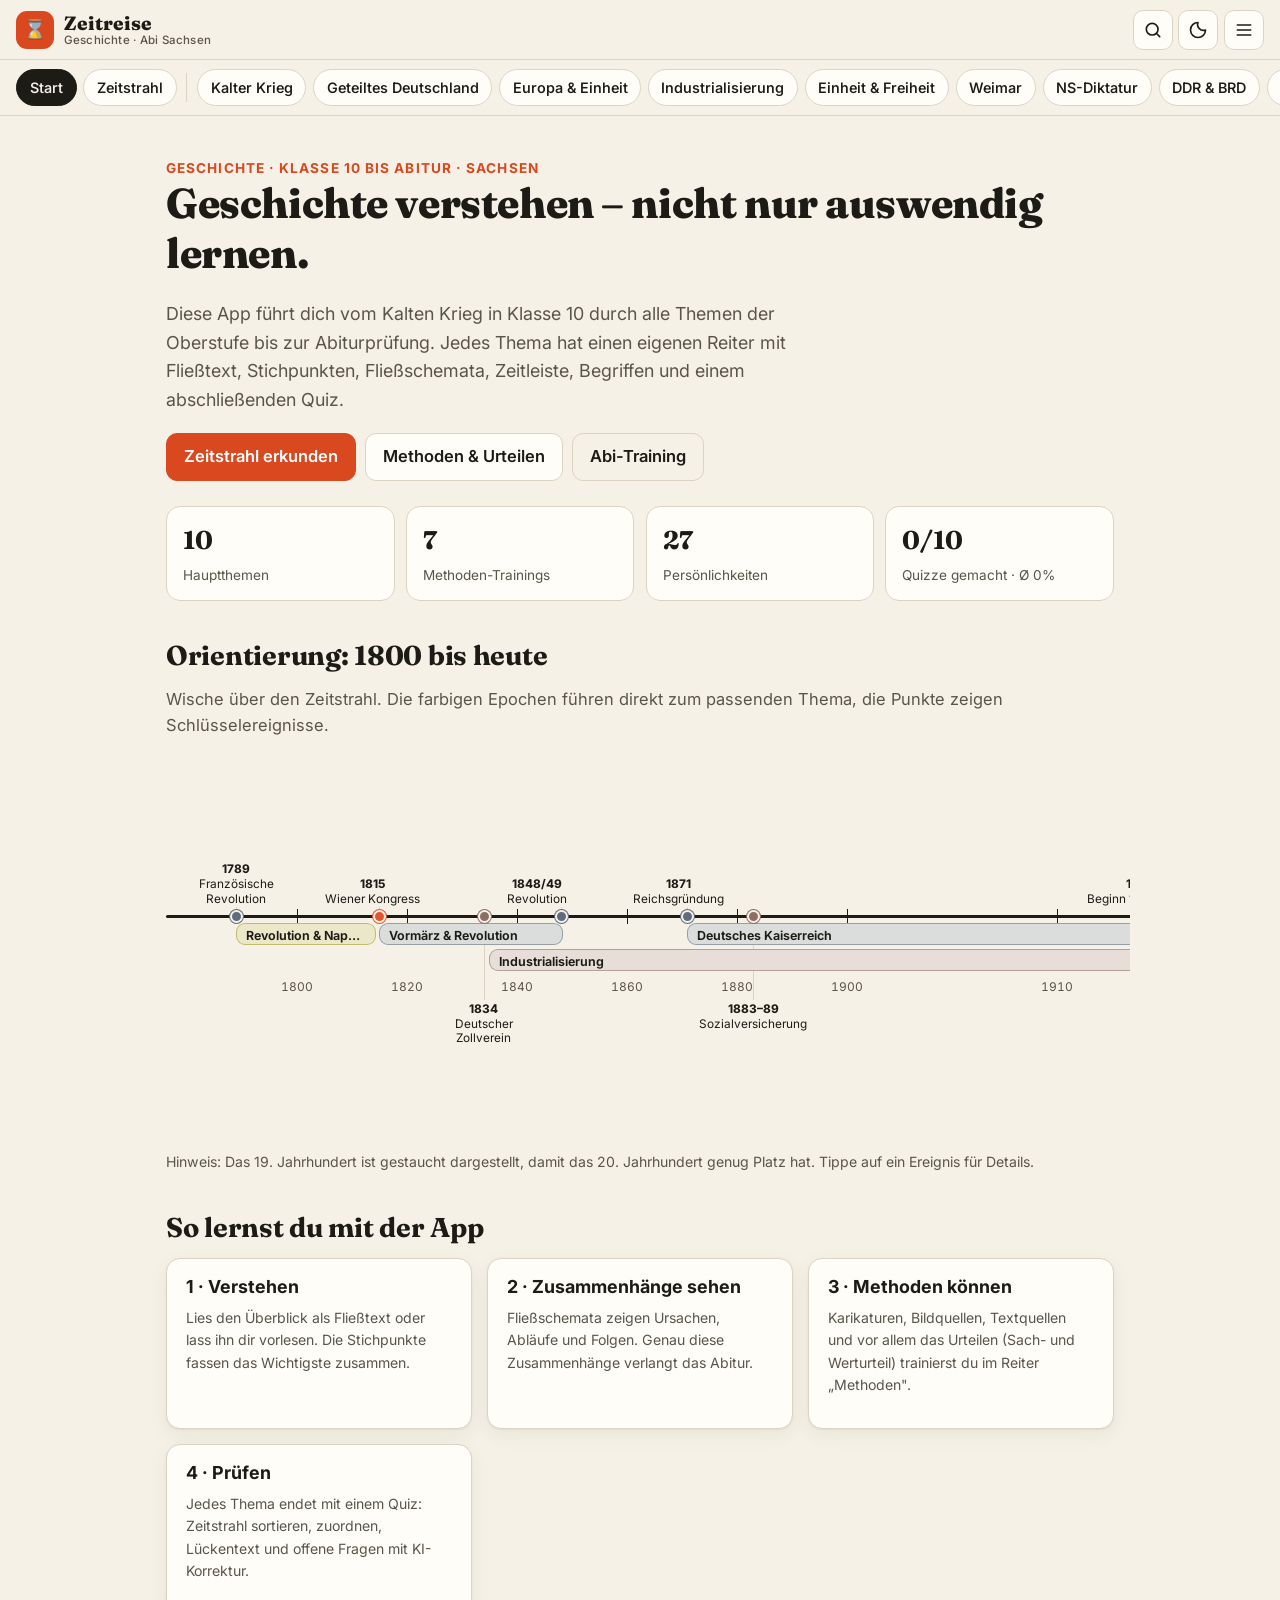
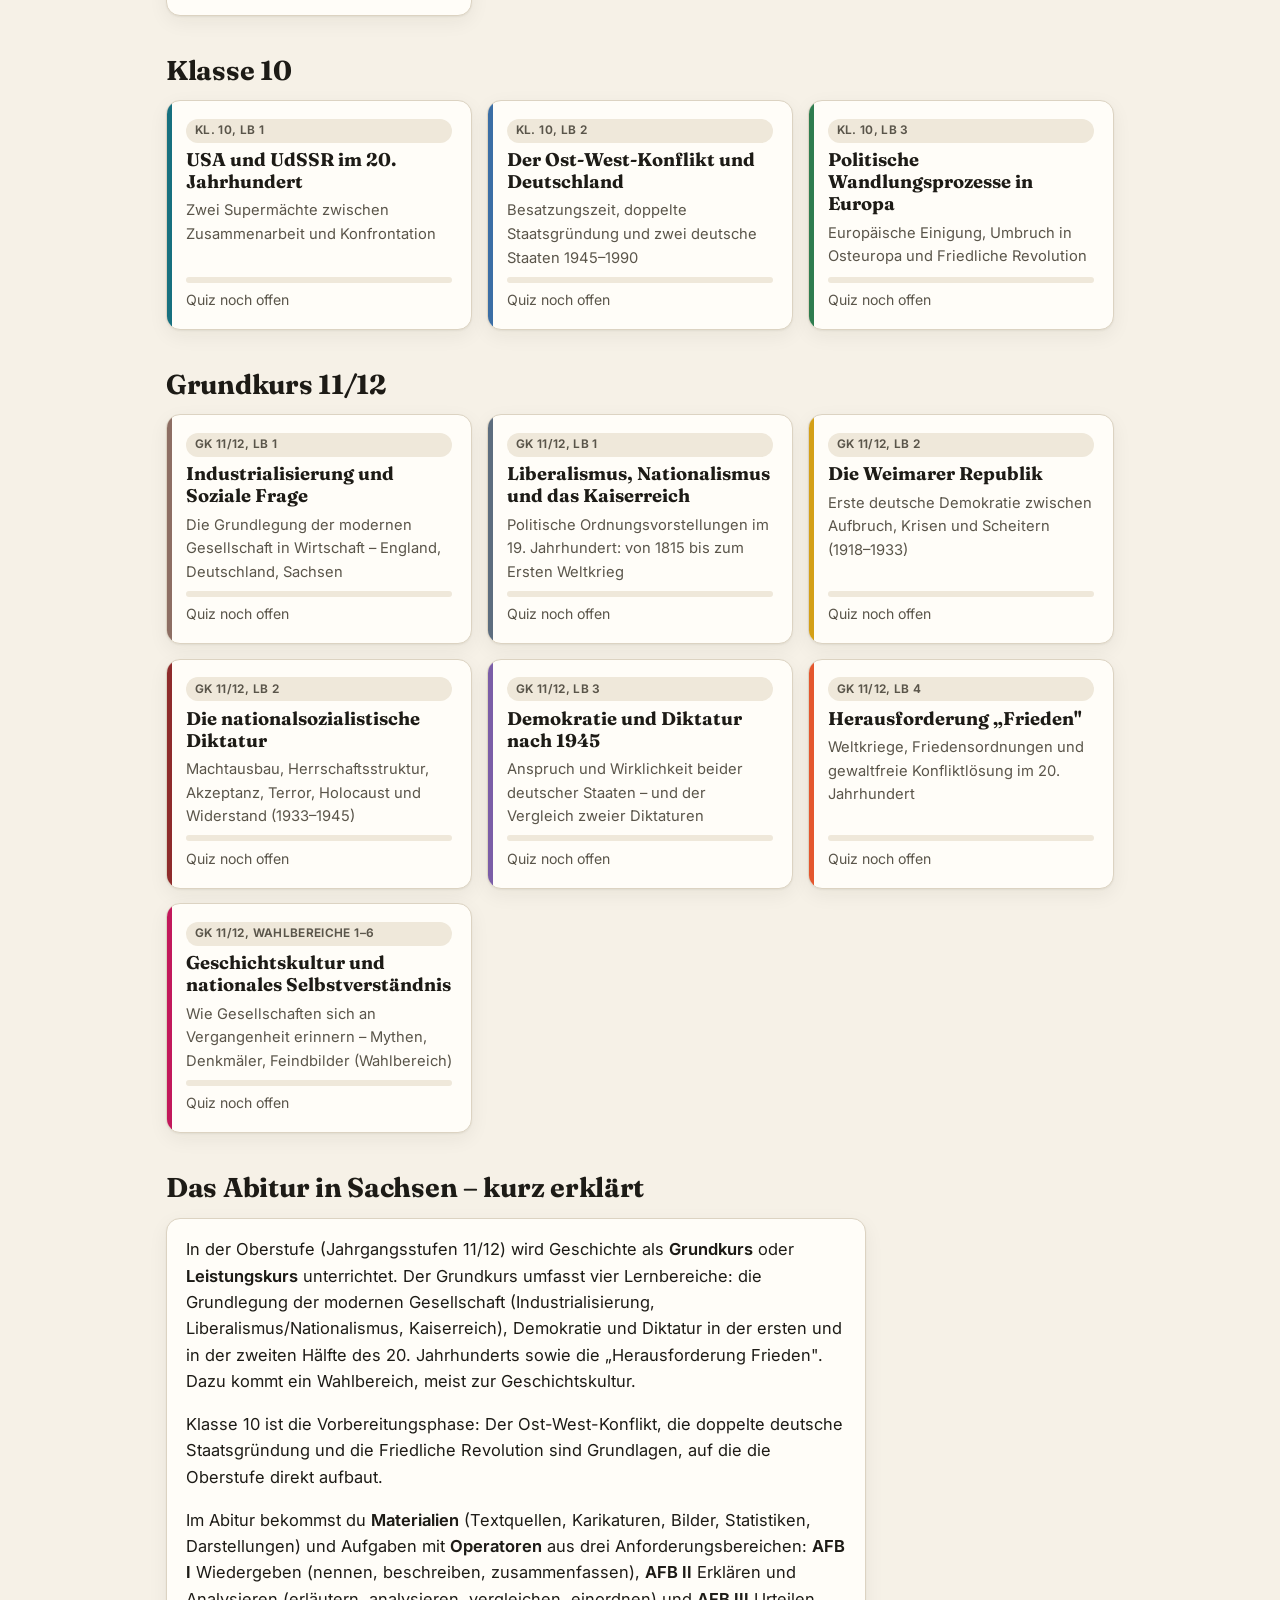
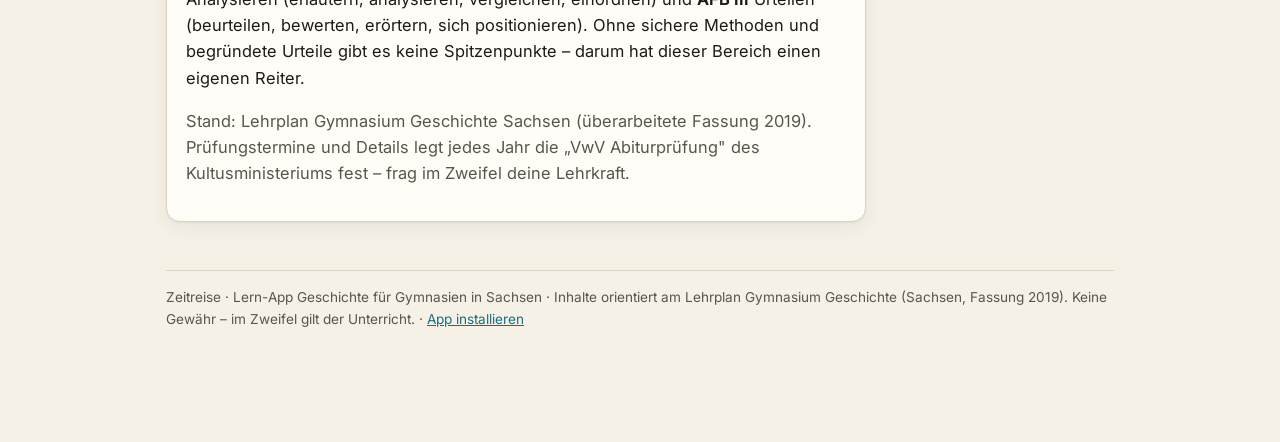
==== index.html @ 422b42b9 "Zeitreise: Lern-App Geschichte Klasse 10–12 Sachsen 10 Hauptthemen nach Lehrplan Sachsen, Methoden-T" ====
<!doctype html>
<html lang="de">
<head>
  <meta charset="utf-8">
  <meta name="viewport" content="width=device-width, initial-scale=1, viewport-fit=cover">
  <title>Zeitreise – Geschichte Abi Sachsen</title>
  <meta name="description" content="Interaktive Lern-App Geschichte für die Klassen 10–12 am Gymnasium in Sachsen – mit Zeitstrahl, Fließschemata, Methodentraining und Quiz.">
  <meta name="theme-color" content="#14161f" media="(prefers-color-scheme: dark)">
  <meta name="theme-color" content="#f6f1e7" media="(prefers-color-scheme: light)">
  <link rel="manifest" href="manifest.webmanifest">
  <link rel="icon" href="icons/icon-192.png">
  <link rel="apple-touch-icon" href="icons/apple-touch-icon.png">
  <meta name="apple-mobile-web-app-capable" content="yes">
  <meta name="mobile-web-app-capable" content="yes">
  <meta name="apple-mobile-web-app-title" content="Zeitreise">
  <meta name="apple-mobile-web-app-status-bar-style" content="black-translucent">
  <link rel="preconnect" href="https://fonts.googleapis.com">
  <link rel="preconnect" href="https://fonts.gstatic.com" crossorigin>
  <link href="https://fonts.googleapis.com/css2?family=Fraunces:opsz,wght@9..144,600;9..144,800&family=Inter:wght@400;500;600;700&display=swap" rel="stylesheet">
  <link rel="stylesheet" href="css/style.css">
  <script>
    // Theme früh setzen, damit nichts flackert
    try { var t = localStorage.getItem('theme'); if (t) document.documentElement.dataset.theme = t; } catch (e) {}
  </script>
</head>
<body>
  <a class="skip" href="#main">Zum Inhalt springen</a>

  <header class="topbar">
    <a class="brand" href="#/" aria-label="Startseite">
      <span class="brand-mark" aria-hidden="true">⌛</span>
      <span class="brand-text">Zeitreise<small>Geschichte · Abi Sachsen</small></span>
    </a>
    <div class="topbar-actions">
      <button class="icon-btn" id="searchBtn" aria-label="Suche öffnen" title="Suche"><svg width="20" height="20" viewBox="0 0 24 24" fill="none" stroke="currentColor" stroke-width="2" stroke-linecap="round" stroke-linejoin="round" aria-hidden="true"><circle cx="11" cy="11" r="7"/><path d="m20 20-3.5-3.5"/></svg></button>
      <button class="icon-btn" id="themeBtn" aria-label="Hell/Dunkel umschalten" title="Hell/Dunkel"><svg width="20" height="20" viewBox="0 0 24 24" fill="none" stroke="currentColor" stroke-width="2" stroke-linecap="round" stroke-linejoin="round" aria-hidden="true"><path d="M12 3a9 9 0 1 0 9 9 7 7 0 0 1-9-9z"/></svg></button>
      <button class="icon-btn" id="menuBtn" aria-label="Menü" aria-expanded="false" title="Menü"><svg width="20" height="20" viewBox="0 0 24 24" fill="none" stroke="currentColor" stroke-width="2" stroke-linecap="round" stroke-linejoin="round" aria-hidden="true"><path d="M4 6h16M4 12h16M4 18h16"/></svg></button>
    </div>
  </header>

  <nav class="tabs" id="tabs" aria-label="Hauptthemen"></nav>

  <div class="search-panel" id="searchPanel" hidden>
    <input type="search" id="searchInput" placeholder="Begriff, Person, Jahr suchen …" autocomplete="off" aria-label="Suche">
    <div id="searchResults" class="search-results"></div>
  </div>

  <main id="main" tabindex="-1"></main>

  <div class="tts-bar" id="ttsBar" hidden>
    <span class="tts-label" id="ttsLabel">Vorlesen</span>
    <button class="icon-btn" id="ttsPause" aria-label="Pause">❚❚</button>
    <label class="tts-rate">Tempo
      <select id="ttsRate"><option value="0.85">langsam</option><option value="1" selected>normal</option><option value="1.2">schnell</option></select>
    </label>
    <button class="icon-btn" id="ttsStop" aria-label="Vorlesen stoppen">■</button>
  </div>

  <div class="toast" id="toast" role="status" aria-live="polite"></div>

  <noscript><p style="padding:2rem">Bitte JavaScript aktivieren, um die App zu nutzen.</p></noscript>

  <!-- Inhalte: Jede Datei registriert sich selbst. Neue Themen hier eintragen (siehe CONTRIBUTING.md). -->
  <script src="data/registry.js"></script>
  <script src="data/zeitstrahl.js"></script>
  <script src="data/personen.js"></script>
  <script src="data/themen/01-kalter-krieg.js"></script>
  <script src="data/themen/02-deutschland-1945-1990.js"></script>
  <script src="data/themen/03-europa-einheit.js"></script>
  <script src="data/themen/04-industrialisierung.js"></script>
  <script src="data/themen/05-nation-kaiserreich.js"></script>
  <script src="data/themen/06-weimar.js"></script>
  <script src="data/themen/07-ns-diktatur.js"></script>
  <script src="data/themen/08-ddr-brd.js"></script>
  <script src="data/themen/09-frieden.js"></script>
  <script src="data/themen/10-geschichtskultur.js"></script>
  <script src="data/methoden/methoden.js"></script>

  <script src="js/tts.js"></script>
  <script src="js/quiz.js"></script>
  <script src="js/app.js"></script>
</body>
</html>
---- css/style.css ----
/* ==========================================================
   Zeitreise – Stylesheet
   Farben als Tokens, hell + dunkel. Schlicht, ruhig, mit Akzent.
   ========================================================== */
:root {
  --bg: #f6f1e7;
  --surface: #fffdf8;
  --surface-2: #efe8da;
  --ink: #1d1b16;
  --ink-soft: #5a554a;
  --line: #dcd3c2;
  --accent: #d9481f;
  --accent-ink: #ffffff;
  --accent-soft: #fbe3d8;
  --teal: #17707f;
  --teal-soft: #d6ecef;
  --good: #2e7d4f;
  --good-soft: #dcf0e3;
  --bad: #b3261e;
  --bad-soft: #f8dcd9;
  --warn-soft: #fff1c9;
  --shadow: 0 1px 2px rgba(40, 30, 10, .06), 0 6px 20px rgba(40, 30, 10, .06);
  --radius: 14px;
  --radius-sm: 9px;
  --font: "Inter", system-ui, -apple-system, "Segoe UI", Roboto, sans-serif;
  --font-display: "Fraunces", Georgia, "Times New Roman", serif;
  --maxw: 980px;
  color-scheme: light;
}
@media (prefers-color-scheme: dark) {
  :root:not([data-theme="light"]) {
    --bg: #14161f; --surface: #1c1f2b; --surface-2: #252937; --ink: #ece8df; --ink-soft: #a7a296;
    --line: #333849; --accent: #ff7a4d; --accent-ink: #1a0d07; --accent-soft: #3a2219;
    --teal: #5cc8d6; --teal-soft: #17323a; --good: #6fd39a; --good-soft: #17301f; --bad: #ff8a80;
    --bad-soft: #3b1c1a; --warn-soft: #3a3318; --shadow: 0 1px 2px rgba(0,0,0,.3), 0 8px 24px rgba(0,0,0,.25);
    color-scheme: dark;
  }
}
:root[data-theme="dark"] {
  --bg: #14161f; --surface: #1c1f2b; --surface-2: #252937; --ink: #ece8df; --ink-soft: #a7a296;
  --line: #333849; --accent: #ff7a4d; --accent-ink: #1a0d07; --accent-soft: #3a2219;
  --teal: #5cc8d6; --teal-soft: #17323a; --good: #6fd39a; --good-soft: #17301f; --bad: #ff8a80;
  --bad-soft: #3b1c1a; --warn-soft: #3a3318; --shadow: 0 1px 2px rgba(0,0,0,.3), 0 8px 24px rgba(0,0,0,.25);
  color-scheme: dark;
}

* { box-sizing: border-box; }
[hidden] { display: none !important; }
html { -webkit-text-size-adjust: 100%; scroll-behavior: smooth; }
body {
  margin: 0; background: var(--bg); color: var(--ink); font-family: var(--font);
  font-size: 16.5px; line-height: 1.6; min-height: 100vh; padding-bottom: 80px;
}
img { max-width: 100%; }
a { color: var(--teal); }
h1, h2, h3 { font-family: var(--font-display); line-height: 1.2; letter-spacing: -.01em; margin: 0 0 .5em; }
h1 { font-size: clamp(1.7rem, 5vw, 2.6rem); font-weight: 800; }
h2 { font-size: clamp(1.3rem, 3.6vw, 1.7rem); font-weight: 700; margin-top: 1.4em; }
h3 { font-size: 1.12rem; font-weight: 700; font-family: var(--font); letter-spacing: 0; }
p { margin: 0 0 1em; }
strong { font-weight: 650; }
button, input, select, textarea { font: inherit; color: inherit; }
button { cursor: pointer; }
:focus-visible { outline: 3px solid var(--teal); outline-offset: 2px; border-radius: 6px; }
.skip { position: absolute; left: -999px; top: 0; background: var(--accent); color: var(--accent-ink); padding: .5rem 1rem; z-index: 99; }
.skip:focus { left: 0; }
.muted { color: var(--ink-soft); }
.small { font-size: .88rem; }

/* ---------- Kopfzeile & Reiter ---------- */
.topbar {
  position: sticky; top: 0; z-index: 30; display: flex; align-items: center; justify-content: space-between;
  gap: 1rem; padding: .6rem max(16px, env(safe-area-inset-left)); padding-top: max(.6rem, env(safe-area-inset-top));
  background: color-mix(in srgb, var(--bg) 88%, transparent); backdrop-filter: blur(10px);
  -webkit-backdrop-filter: blur(10px); border-bottom: 1px solid var(--line);
}
.brand { display: flex; align-items: center; gap: .6rem; color: var(--ink); text-decoration: none; }
.brand-mark { width: 38px; height: 38px; display: grid; place-items: center; border-radius: 11px; background: var(--accent); color: var(--accent-ink); font-size: 1.2rem; }
.brand-text { font-family: var(--font-display); font-weight: 800; font-size: 1.2rem; line-height: 1.05; display: flex; flex-direction: column; }
.brand-text small { font-family: var(--font); font-weight: 500; font-size: .72rem; color: var(--ink-soft); letter-spacing: .02em; }
.topbar-actions { display: flex; gap: .35rem; }
.icon-btn {
  min-width: 40px; height: 40px; border-radius: 10px; border: 1px solid var(--line); background: var(--surface);
  display: inline-grid; place-items: center; font-size: 1.05rem; padding: 0 .55rem;
}
.icon-btn:hover { border-color: var(--ink-soft); }

.tabs {
  position: sticky; top: 59px; z-index: 25; display: flex; gap: .4rem; overflow-x: auto; scrollbar-width: none;
  padding: .55rem 16px; background: color-mix(in srgb, var(--bg) 92%, transparent); backdrop-filter: blur(10px);
  -webkit-backdrop-filter: blur(10px); border-bottom: 1px solid var(--line);
}
.tabs::-webkit-scrollbar { display: none; }
.tab {
  flex: 0 0 auto; white-space: nowrap; text-decoration: none; color: var(--ink); font-size: .9rem; font-weight: 550;
  padding: .38rem .8rem; border-radius: 999px; border: 1px solid var(--line); background: var(--surface);
}
.tab[aria-current="page"] { background: var(--ink); color: var(--bg); border-color: var(--ink); }
.tab-sep { flex: 0 0 1px; background: var(--line); margin: .25rem .2rem; }
.tabs.open { flex-wrap: wrap; }

/* ---------- Suche ---------- */
.search-panel { max-width: var(--maxw); margin: .8rem auto 0; padding: 0 16px; }
.search-panel input { width: 100%; padding: .8rem 1rem; border-radius: var(--radius); border: 1px solid var(--line); background: var(--surface); }
.search-results { margin-top: .5rem; display: grid; gap: .4rem; }
.search-results a { display: block; padding: .6rem .9rem; border-radius: var(--radius-sm); background: var(--surface); border: 1px solid var(--line); color: var(--ink); text-decoration: none; }
.search-results a span { display: block; font-size: .82rem; color: var(--ink-soft); }

/* ---------- Layout ---------- */
main { max-width: var(--maxw); margin: 0 auto; padding: 1.2rem 16px 2rem; outline: none; }
.card { background: var(--surface); border: 1px solid var(--line); border-radius: var(--radius); padding: 1.1rem 1.2rem; box-shadow: var(--shadow); }
.grid { display: grid; gap: .9rem; grid-template-columns: repeat(auto-fill, minmax(230px, 1fr)); }
.stack > * + * { margin-top: .9rem; }
.row { display: flex; gap: .6rem; flex-wrap: wrap; align-items: center; }
.pill { display: inline-block; font-size: .74rem; font-weight: 650; letter-spacing: .03em; text-transform: uppercase; padding: .16rem .55rem; border-radius: 999px; background: var(--surface-2); color: var(--ink-soft); }
.pill.accent { background: var(--accent-soft); color: var(--accent); }
.pill.teal { background: var(--teal-soft); color: var(--teal); }

.btn {
  display: inline-flex; align-items: center; justify-content: center; gap: .45rem; padding: .62rem 1.05rem; border-radius: 11px;
  border: 1px solid var(--line); background: var(--surface); font-weight: 600; text-decoration: none; color: var(--ink); min-height: 44px;
}
.btn:hover { border-color: var(--ink-soft); }
.btn.primary { background: var(--accent); color: var(--accent-ink); border-color: var(--accent); }
.btn.ghost { background: transparent; }
.btn:disabled { opacity: .5; cursor: not-allowed; }
.btn.sm { min-height: 34px; padding: .35rem .7rem; font-size: .88rem; }

/* ---------- Start / Hero ---------- */
.hero { padding: 1.4rem 0 .6rem; }
.hero p.lead { font-size: 1.12rem; color: var(--ink-soft); max-width: 60ch; }
.hero .kicker { font-weight: 700; color: var(--accent); font-size: .85rem; letter-spacing: .08em; text-transform: uppercase; }

.stats { display: grid; grid-template-columns: repeat(auto-fit, minmax(140px, 1fr)); gap: .7rem; margin: 1rem 0; }
.stat { background: var(--surface); border: 1px solid var(--line); border-radius: var(--radius); padding: .8rem 1rem; }
.stat b { display: block; font-family: var(--font-display); font-size: 1.6rem; }
.stat span { font-size: .85rem; color: var(--ink-soft); }

.theme-card { display: flex; flex-direction: column; gap: .4rem; text-decoration: none; color: var(--ink); position: relative; overflow: hidden; transition: transform .15s ease, border-color .15s ease; }
.theme-card:hover { transform: translateY(-2px); border-color: var(--ink-soft); }
.theme-card::before { content: ""; position: absolute; inset: 0 auto 0 0; width: 5px; background: var(--c, var(--accent)); }
.theme-card h3 { margin: 0; font-family: var(--font-display); font-size: 1.15rem; }
.theme-card p { margin: 0; color: var(--ink-soft); font-size: .92rem; }
.progress { height: 6px; border-radius: 99px; background: var(--surface-2); overflow: hidden; margin-top: auto; }
.progress > i { display: block; height: 100%; background: var(--good); border-radius: 99px; }

/* ---------- Orientierender Zeitstrahl ---------- */
.timeline-wrap { margin: 1rem -16px; padding: 0 16px; overflow-x: auto; scroll-snap-type: x proximity; -webkit-overflow-scrolling: touch; }
.timeline { position: relative; height: 380px; }
.tl-axis { position: absolute; left: 0; right: 0; top: 160px; height: 3px; background: var(--ink); border-radius: 3px; }
.tl-epoch { z-index: 1;
  position: absolute; top: 168px; height: 22px; border-radius: 9px; padding: .3rem .55rem; font-size: .78rem; font-weight: 650;
  line-height: 1.2; text-decoration: none; color: var(--ink); background: color-mix(in srgb, var(--c) 22%, var(--surface));
  border: 1px solid color-mix(in srgb, var(--c) 55%, transparent); overflow: hidden; white-space: nowrap; text-overflow: ellipsis;
}
.tl-epoch:hover { background: color-mix(in srgb, var(--c) 35%, var(--surface)); }
.tl-year { position: absolute; top: 222px; transform: translateX(-50%); font-size: .75rem; color: var(--ink-soft); font-variant-numeric: tabular-nums; }
.tl-tick { position: absolute; top: 154px; width: 1px; height: 15px; background: var(--ink); }
.tl-ev { position: absolute; transform: translateX(-50%); width: 112px; text-align: center; font-size: .74rem; line-height: 1.25; scroll-snap-align: center; }
.tl-ev button { all: unset; cursor: pointer; display: block; border-radius: 8px; padding: 2px; }
.tl-ev button:hover .yr { color: var(--accent); }
.tl-ev .dot { width: 13px; height: 13px; border-radius: 50%; background: var(--c, var(--accent)); border: 2px solid var(--bg); box-shadow: 0 0 0 1px var(--c, var(--accent)); margin: 0 auto; }
.tl-ev .yr { font-weight: 750; display: block; }
.tl-ev.l0 { bottom: 226px; } .tl-ev.l2 { bottom: 290px; }
.tl-ev.l1 { top: 245px; } .tl-ev.l3 { top: 308px; }
.tl-ev.up .dot { margin-top: .25rem; }
.tl-pop { position: absolute; z-index: 5; width: 250px; background: var(--surface); border: 1px solid var(--line); border-radius: var(--radius-sm); box-shadow: var(--shadow); padding: .7rem .8rem; font-size: .88rem; }

/* ---------- Themenseite ---------- */
.theme-head { border-radius: var(--radius); padding: 1.3rem 1.2rem; background: linear-gradient(135deg, color-mix(in srgb, var(--c) 22%, var(--surface)), var(--surface)); border: 1px solid var(--line); }
.theme-head h1 { margin-bottom: .3rem; }
.subtabs { display: flex; gap: .3rem; overflow-x: auto; margin: 1rem 0; padding-bottom: .2rem; border-bottom: 1px solid var(--line); scrollbar-width: none; }
.subtabs::-webkit-scrollbar { display: none; }
.subtab { text-decoration: none; flex: 0 0 auto; border: 0; background: none; padding: .55rem .8rem; border-bottom: 3px solid transparent; font-weight: 600; color: var(--ink-soft); white-space: nowrap; }
.subtab[aria-selected="true"] { color: var(--ink); border-color: var(--accent); }
.prose { max-width: 70ch; }
.prose p { font-size: 1.03rem; }
.section-title { display: flex; justify-content: space-between; align-items: center; gap: .6rem; }
.read-btn { border: 1px solid var(--line); background: var(--surface); border-radius: 999px; padding: .25rem .7rem; font-size: .82rem; font-weight: 600; white-space: nowrap; }
.read-btn.playing { background: var(--teal); color: #fff; border-color: var(--teal); }
ul.points { padding-left: 1.2rem; margin: 0 0 1em; }
ul.points li { margin: .3em 0; }
ul.points li::marker { color: var(--accent); }
.callout { border-left: 4px solid var(--teal); background: var(--teal-soft); padding: .8rem 1rem; border-radius: 0 var(--radius-sm) var(--radius-sm) 0; margin: 1rem 0; }
.callout.abi { border-color: var(--accent); background: var(--accent-soft); }
.callout h3 { margin: 0 0 .3rem; font-size: .95rem; }
.callout ul { margin: .2rem 0 0; padding-left: 1.1rem; }

/* Mini-Zeitleiste im Thema */
.mini-tl { list-style: none; padding: 0; margin: 0; position: relative; }
.mini-tl::before { content: ""; position: absolute; left: 66px; top: .3rem; bottom: .3rem; width: 2px; background: var(--line); }
.mini-tl li { display: grid; grid-template-columns: 58px 1fr; gap: 22px; padding: .4rem 0; position: relative; }
.mini-tl li::before { content: ""; position: absolute; left: 61px; top: .85rem; width: 12px; height: 12px; border-radius: 50%; background: var(--c, var(--accent)); border: 2px solid var(--bg); }
.mini-tl .y { font-weight: 750; font-variant-numeric: tabular-nums; text-align: right; }

/* ---------- Fließschemata ---------- */
.flow { display: flex; flex-direction: column; align-items: stretch; gap: 0; margin: .6rem 0 1.4rem; }
.flow-step { background: var(--surface); border: 1px solid var(--line); border-radius: var(--radius-sm); padding: .65rem .9rem; position: relative; }
.flow-step b { display: block; }
.flow-step span { font-size: .9rem; color: var(--ink-soft); }
.flow-arrow { align-self: center; color: var(--accent); font-size: 1.3rem; line-height: 1; padding: .15rem 0; }
.flow-step.hl { border-color: var(--accent); background: var(--accent-soft); }
@media (min-width: 760px) {
  .flow.h { flex-direction: row; align-items: stretch; flex-wrap: wrap; }
  .flow.h .flow-step { flex: 1 1 140px; }
  .flow.h .flow-arrow { align-self: center; padding: 0 .3rem; transform: rotate(-90deg); }
}
.causal { display: grid; gap: .6rem; grid-template-columns: 1fr; margin: .6rem 0 1.4rem; }
.causal .col h3 { font-size: .82rem; text-transform: uppercase; letter-spacing: .06em; color: var(--ink-soft); margin-bottom: .35rem; }
.causal .box { background: var(--surface); border: 1px solid var(--line); border-radius: var(--radius-sm); padding: .5rem .75rem; margin-bottom: .4rem; font-size: .93rem; }
.causal .event { display: grid; place-items: center; text-align: center; background: var(--ink); color: var(--bg); border-radius: var(--radius); padding: 1rem; font-family: var(--font-display); font-weight: 700; font-size: 1.1rem; }
.causal .arrow { text-align: center; color: var(--accent); font-size: 1.3rem; }
@media (min-width: 760px) {
  .causal { grid-template-columns: 1fr auto 1fr auto 1fr; align-items: center; }
  .causal .arrow { transform: none; }
}
@media (max-width: 759px) { .causal .arrow { transform: rotate(90deg); } }
.compare { width: 100%; border-collapse: separate; border-spacing: 0; font-size: .92rem; margin: .6rem 0 1.4rem; background: var(--surface); border: 1px solid var(--line); border-radius: var(--radius-sm); overflow: hidden; }
.compare th, .compare td { padding: .55rem .7rem; text-align: left; vertical-align: top; border-bottom: 1px solid var(--line); }
.compare thead th { background: var(--surface-2); font-size: .82rem; text-transform: uppercase; letter-spacing: .04em; }
.compare tr:last-child td { border-bottom: 0; }
.table-scroll { overflow-x: auto; }

/* Begriffe */
.terms { display: grid; gap: .5rem; }
details.term { background: var(--surface); border: 1px solid var(--line); border-radius: var(--radius-sm); padding: .1rem .9rem; }
details.term summary { cursor: pointer; padding: .6rem 0; font-weight: 650; list-style: none; display: flex; justify-content: space-between; gap: .5rem; }
details.term summary::after { content: "+"; color: var(--accent); font-weight: 700; }
details.term[open] summary::after { content: "–"; }
details.term p { margin: 0 0 .8rem; color: var(--ink-soft); }

/* ---------- Personen ---------- */
.person-card { display: flex; flex-direction: column; gap: .3rem; text-decoration: none; color: var(--ink); }
.avatar { width: 54px; height: 54px; border-radius: 50%; display: grid; place-items: center; font-family: var(--font-display); font-weight: 800; font-size: 1.2rem; background: color-mix(in srgb, var(--c, var(--teal)) 25%, var(--surface)); color: var(--ink); border: 2px solid var(--c, var(--teal)); }
.steckbrief { display: grid; gap: .8rem; }
.steckbrief dl { display: grid; grid-template-columns: minmax(110px, 30%) 1fr; gap: .45rem 1rem; margin: 0; }
.steckbrief dt { font-weight: 650; color: var(--ink-soft); font-size: .9rem; }
.steckbrief dd { margin: 0; }
.filter-row { display: flex; gap: .4rem; flex-wrap: wrap; margin: .6rem 0 1rem; }
.chip { border: 1px solid var(--line); background: var(--surface); padding: .3rem .75rem; border-radius: 999px; font-size: .85rem; font-weight: 600; }
.chip[aria-pressed="true"] { background: var(--ink); color: var(--bg); border-color: var(--ink); }

/* ---------- Quiz ---------- */
.quiz-head { display: flex; justify-content: space-between; align-items: center; gap: 1rem; margin-bottom: .8rem; }
.quiz-progress { flex: 1; height: 8px; border-radius: 99px; background: var(--surface-2); overflow: hidden; }
.quiz-progress i { display: block; height: 100%; background: var(--accent); transition: width .3s ease; }
.q-type { font-size: .75rem; font-weight: 700; color: var(--teal); text-transform: uppercase; letter-spacing: .06em; }
.q-text { font-size: 1.12rem; font-weight: 600; margin: .3rem 0 1rem; }
.options { display: grid; gap: .5rem; }
.option {
  text-align: left; padding: .75rem .9rem; border-radius: var(--radius-sm); border: 1.5px solid var(--line); background: var(--surface);
  display: flex; gap: .7rem; align-items: flex-start; min-height: 48px;
}
.option:hover:not(:disabled) { border-color: var(--ink-soft); }
.option .key { flex: 0 0 26px; height: 26px; border-radius: 7px; display: grid; place-items: center; background: var(--surface-2); font-size: .8rem; font-weight: 700; }
.option.selected { border-color: var(--teal); background: var(--teal-soft); }
.option.correct { border-color: var(--good); background: var(--good-soft); }
.option.wrong { border-color: var(--bad); background: var(--bad-soft); }
.feedback { margin-top: 1rem; padding: .8rem 1rem; border-radius: var(--radius-sm); }
.feedback.ok { background: var(--good-soft); border: 1px solid var(--good); }
.feedback.no { background: var(--bad-soft); border: 1px solid var(--bad); }
.feedback.info { background: var(--surface-2); border: 1px solid var(--line); }
.feedback h4 { margin: 0 0 .3rem; }
.q-actions { display: flex; gap: .5rem; justify-content: flex-end; margin-top: 1rem; flex-wrap: wrap; }

.order-list { list-style: none; padding: 0; margin: 0; display: grid; gap: .45rem; }
.order-item { display: flex; align-items: center; gap: .5rem; padding: .55rem .6rem; border: 1.5px solid var(--line); border-radius: var(--radius-sm); background: var(--surface); touch-action: none; user-select: none; }
.order-item .grip { cursor: grab; color: var(--ink-soft); padding: 0 .2rem; font-size: 1.1rem; }
.order-item .txt { flex: 1; }
.order-item .yr { font-weight: 700; color: var(--good); font-variant-numeric: tabular-nums; }
.order-item.dragging { opacity: .6; border-style: dashed; }
.order-item.correct { border-color: var(--good); background: var(--good-soft); }
.order-item.wrong { border-color: var(--bad); background: var(--bad-soft); }
.order-btns { display: flex; flex-direction: column; gap: 2px; }
.order-btns button { border: 1px solid var(--line); background: var(--surface-2); border-radius: 6px; width: 32px; height: 22px; font-size: .7rem; line-height: 1; }
.order-axis { font-size: .8rem; color: var(--ink-soft); display: flex; justify-content: space-between; margin: .2rem .2rem .5rem; }

.match-grid { display: grid; grid-template-columns: 1fr 1fr; gap: .5rem; }
.match-col { display: grid; gap: .45rem; align-content: start; }
.match-item { padding: .6rem .7rem; border: 1.5px solid var(--line); border-radius: var(--radius-sm); background: var(--surface); text-align: left; font-size: .93rem; min-height: 46px; }
.match-item.selected { border-color: var(--teal); background: var(--teal-soft); }
.match-item.paired { border-color: var(--c); background: color-mix(in srgb, var(--c) 16%, var(--surface)); }
.match-item.correct { border-color: var(--good); background: var(--good-soft); }
.match-item.wrong { border-color: var(--bad); background: var(--bad-soft); }

.gap-text { font-size: 1.05rem; line-height: 2.1; }
.gap-text select { padding: .2rem .4rem; border-radius: 7px; border: 1.5px solid var(--line); background: var(--surface); max-width: 100%; }
.gap-text select.correct { border-color: var(--good); background: var(--good-soft); }
.gap-text select.wrong { border-color: var(--bad); background: var(--bad-soft); }

.cat-pool { display: flex; flex-wrap: wrap; gap: .4rem; min-height: 46px; padding: .5rem; border: 1.5px dashed var(--line); border-radius: var(--radius-sm); margin-bottom: .7rem; }
.cat-bins { display: grid; gap: .6rem; grid-template-columns: repeat(auto-fit, minmax(200px, 1fr)); }
.cat-bin { border: 1.5px solid var(--line); border-radius: var(--radius-sm); padding: .5rem; min-height: 90px; background: var(--surface); }
.cat-bin h4 { margin: 0 0 .4rem; font-size: .88rem; }
.cat-bin.target { border-color: var(--teal); border-style: dashed; cursor: pointer; }
.token { border: 1.5px solid var(--line); background: var(--surface-2); border-radius: 8px; padding: .32rem .6rem; font-size: .9rem; margin: .15rem; }
.token.selected { border-color: var(--teal); background: var(--teal-soft); }
.token.correct { border-color: var(--good); background: var(--good-soft); }
.token.wrong { border-color: var(--bad); background: var(--bad-soft); }

textarea.answer { width: 100%; min-height: 150px; padding: .8rem; border-radius: var(--radius-sm); border: 1.5px solid var(--line); background: var(--surface); resize: vertical; line-height: 1.5; }
.ai-result { margin-top: 1rem; }
.ai-result .score { font-family: var(--font-display); font-size: 1.5rem; font-weight: 800; }
.kriterien { list-style: none; padding: 0; margin: .5rem 0; display: grid; gap: .3rem; }
.kriterien li { display: flex; gap: .5rem; align-items: flex-start; }
.kriterien li .mk { flex: 0 0 22px; font-weight: 800; }
.kriterien li.hit .mk { color: var(--good); }
.kriterien li.miss .mk { color: var(--bad); }

.flashcard { perspective: 1000px; cursor: pointer; min-height: 220px; }
.flashcard-inner { position: relative; min-height: 220px; transition: transform .45s ease; transform-style: preserve-3d; }
.flashcard.flipped .flashcard-inner { transform: rotateY(180deg); }
.flashcard-face { position: absolute; inset: 0; backface-visibility: hidden; -webkit-backface-visibility: hidden; display: grid; place-items: center; text-align: center; padding: 1.4rem; border-radius: var(--radius); border: 1px solid var(--line); background: var(--surface); box-shadow: var(--shadow); }
.flashcard-face.back { transform: rotateY(180deg); background: var(--teal-soft); }
.flashcard-face .big { font-family: var(--font-display); font-size: 1.5rem; font-weight: 800; }

.result-card { text-align: center; }
.result-card .big { font-family: var(--font-display); font-size: 3rem; font-weight: 800; }

/* ---------- Methoden ---------- */
.steps { counter-reset: s; list-style: none; padding: 0; margin: .5rem 0 1.2rem; display: grid; gap: .55rem; }
.steps li { counter-increment: s; background: var(--surface); border: 1px solid var(--line); border-radius: var(--radius-sm); padding: .7rem .9rem .7rem 3.1rem; position: relative; }
.steps li::before { content: counter(s); position: absolute; left: .8rem; top: .7rem; width: 1.7rem; height: 1.7rem; border-radius: 50%; background: var(--accent); color: var(--accent-ink); display: grid; place-items: center; font-weight: 800; font-size: .85rem; }
.steps li b { display: block; }
.steps li span { color: var(--ink-soft); font-size: .93rem; }
.op-table td:first-child { font-weight: 650; white-space: nowrap; }
.example-box { border: 1px dashed var(--ink-soft); border-radius: var(--radius-sm); padding: .8rem 1rem; margin: 1rem 0; background: var(--surface); }
.example-box .label { font-size: .75rem; font-weight: 700; text-transform: uppercase; letter-spacing: .06em; color: var(--teal); }

/* ---------- Vorlesen-Leiste / Toast ---------- */
.tts-bar { position: fixed; left: 50%; transform: translateX(-50%); bottom: max(14px, env(safe-area-inset-bottom)); z-index: 40; display: flex; align-items: center; gap: .5rem; padding: .45rem .55rem .45rem 1rem; background: var(--ink); color: var(--bg); border-radius: 999px; box-shadow: var(--shadow); max-width: calc(100% - 24px); }
.tts-bar .icon-btn { background: transparent; color: var(--bg); border-color: color-mix(in srgb, var(--bg) 30%, transparent); }
.tts-label { font-size: .85rem; font-weight: 600; white-space: nowrap; overflow: hidden; text-overflow: ellipsis; max-width: 38vw; }
.tts-rate { font-size: .78rem; display: flex; gap: .3rem; align-items: center; }
.tts-rate select { background: transparent; color: var(--bg); border: 1px solid color-mix(in srgb, var(--bg) 30%, transparent); border-radius: 6px; padding: .1rem; }
.tts-rate select option { color: #000; }
.toast { position: fixed; left: 50%; bottom: 84px; transform: translateX(-50%) translateY(20px); opacity: 0; pointer-events: none; z-index: 50; background: var(--ink); color: var(--bg); padding: .6rem 1rem; border-radius: 10px; transition: all .25s ease; font-size: .92rem; max-width: 90vw; }
.toast.show { opacity: 1; transform: translateX(-50%) translateY(0); }

.install-steps { display: grid; gap: .9rem; grid-template-columns: repeat(auto-fit, minmax(260px, 1fr)); }
.footer { margin-top: 3rem; padding-top: 1rem; border-top: 1px solid var(--line); font-size: .85rem; color: var(--ink-soft); }

@media (max-width: 520px) {
  body { font-size: 16px; }
  .match-grid { grid-template-columns: 1fr 1fr; gap: .35rem; }
  .match-item { font-size: .85rem; padding: .5rem; }
  .brand-text small { display: none; }
}
@media (prefers-reduced-motion: reduce) { * { transition: none !important; scroll-behavior: auto !important; } }
@media print {
  .topbar, .tabs, .tts-bar, .subtabs, .read-btn, .q-actions { display: none !important; }
  body { background: #fff; color: #000; }
}
.tl-stem { position: absolute; width: 1px; background: var(--line); }
.tl-pin { position: absolute; top: 155px; width: 13px; height: 13px; margin-left: -6px; border-radius: 50%; background: var(--c); border: 2px solid var(--bg); box-shadow: 0 0 0 1px var(--c); z-index: 2; }
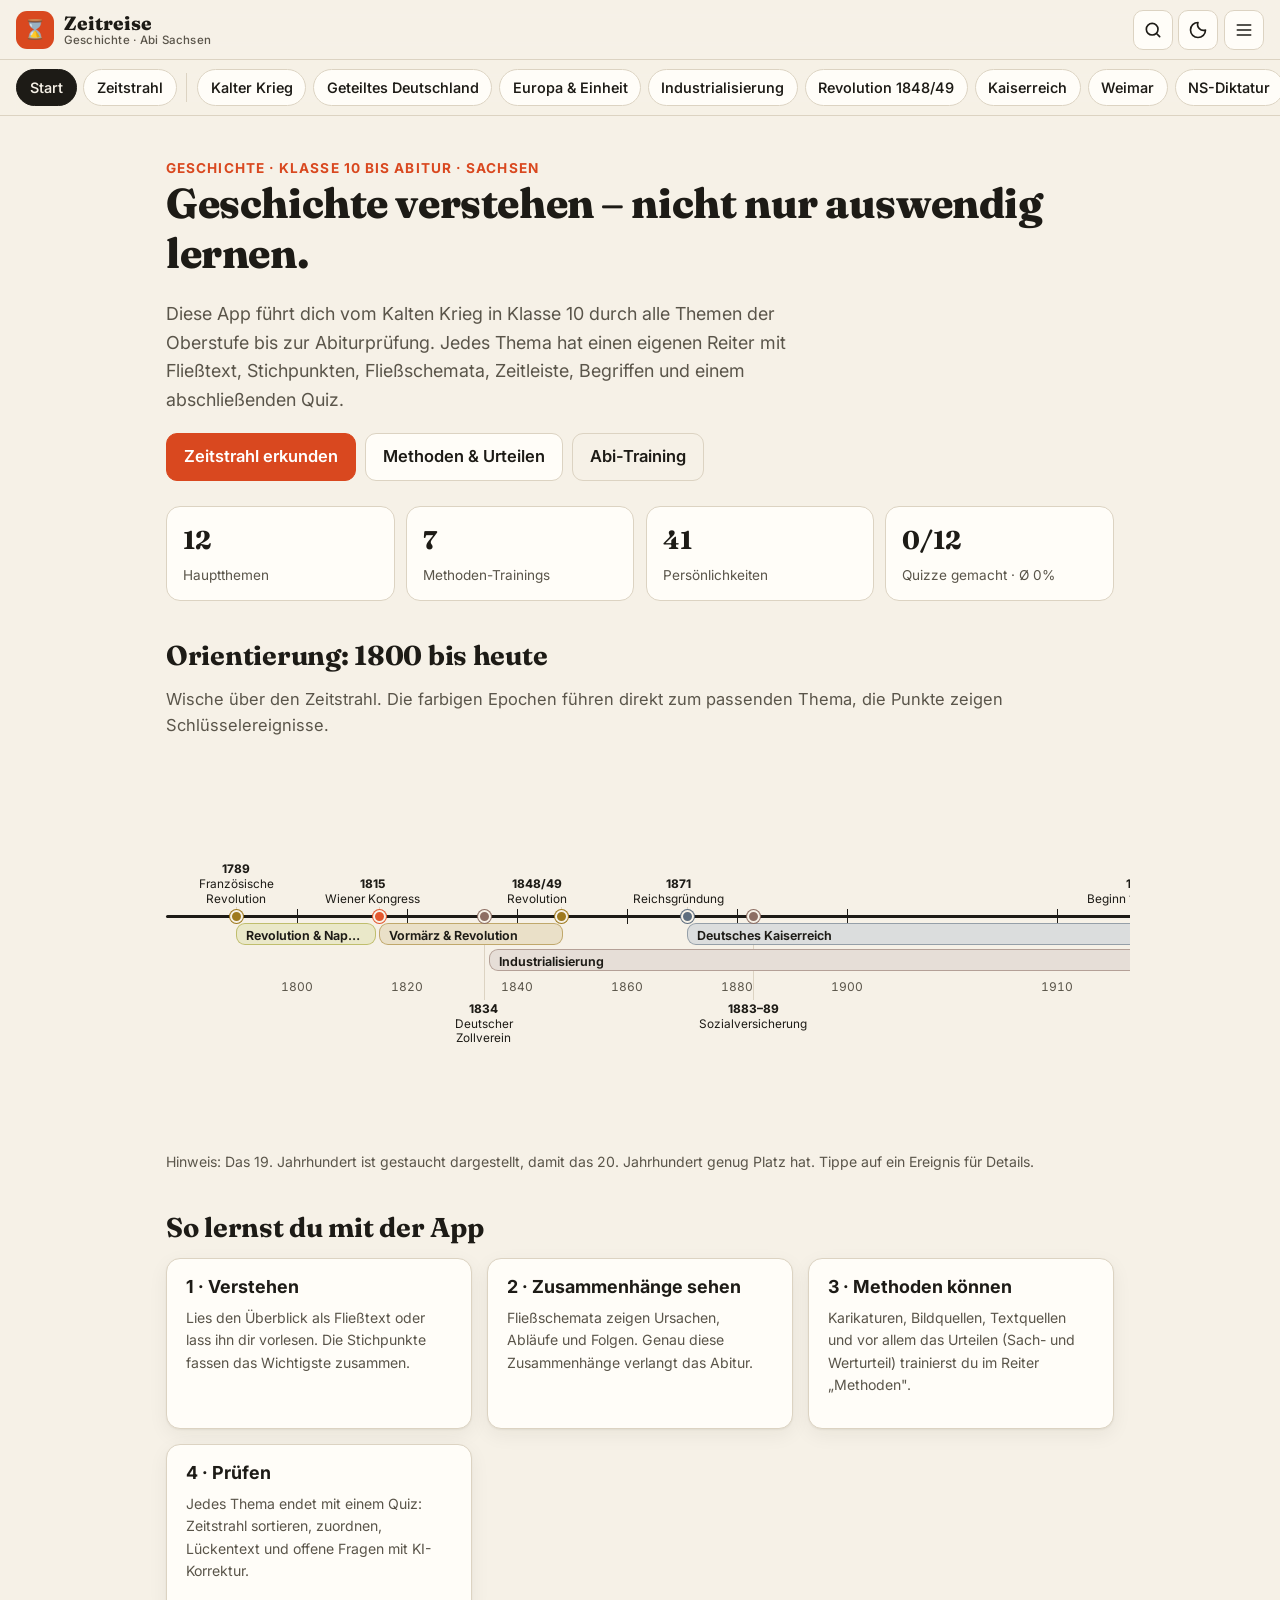
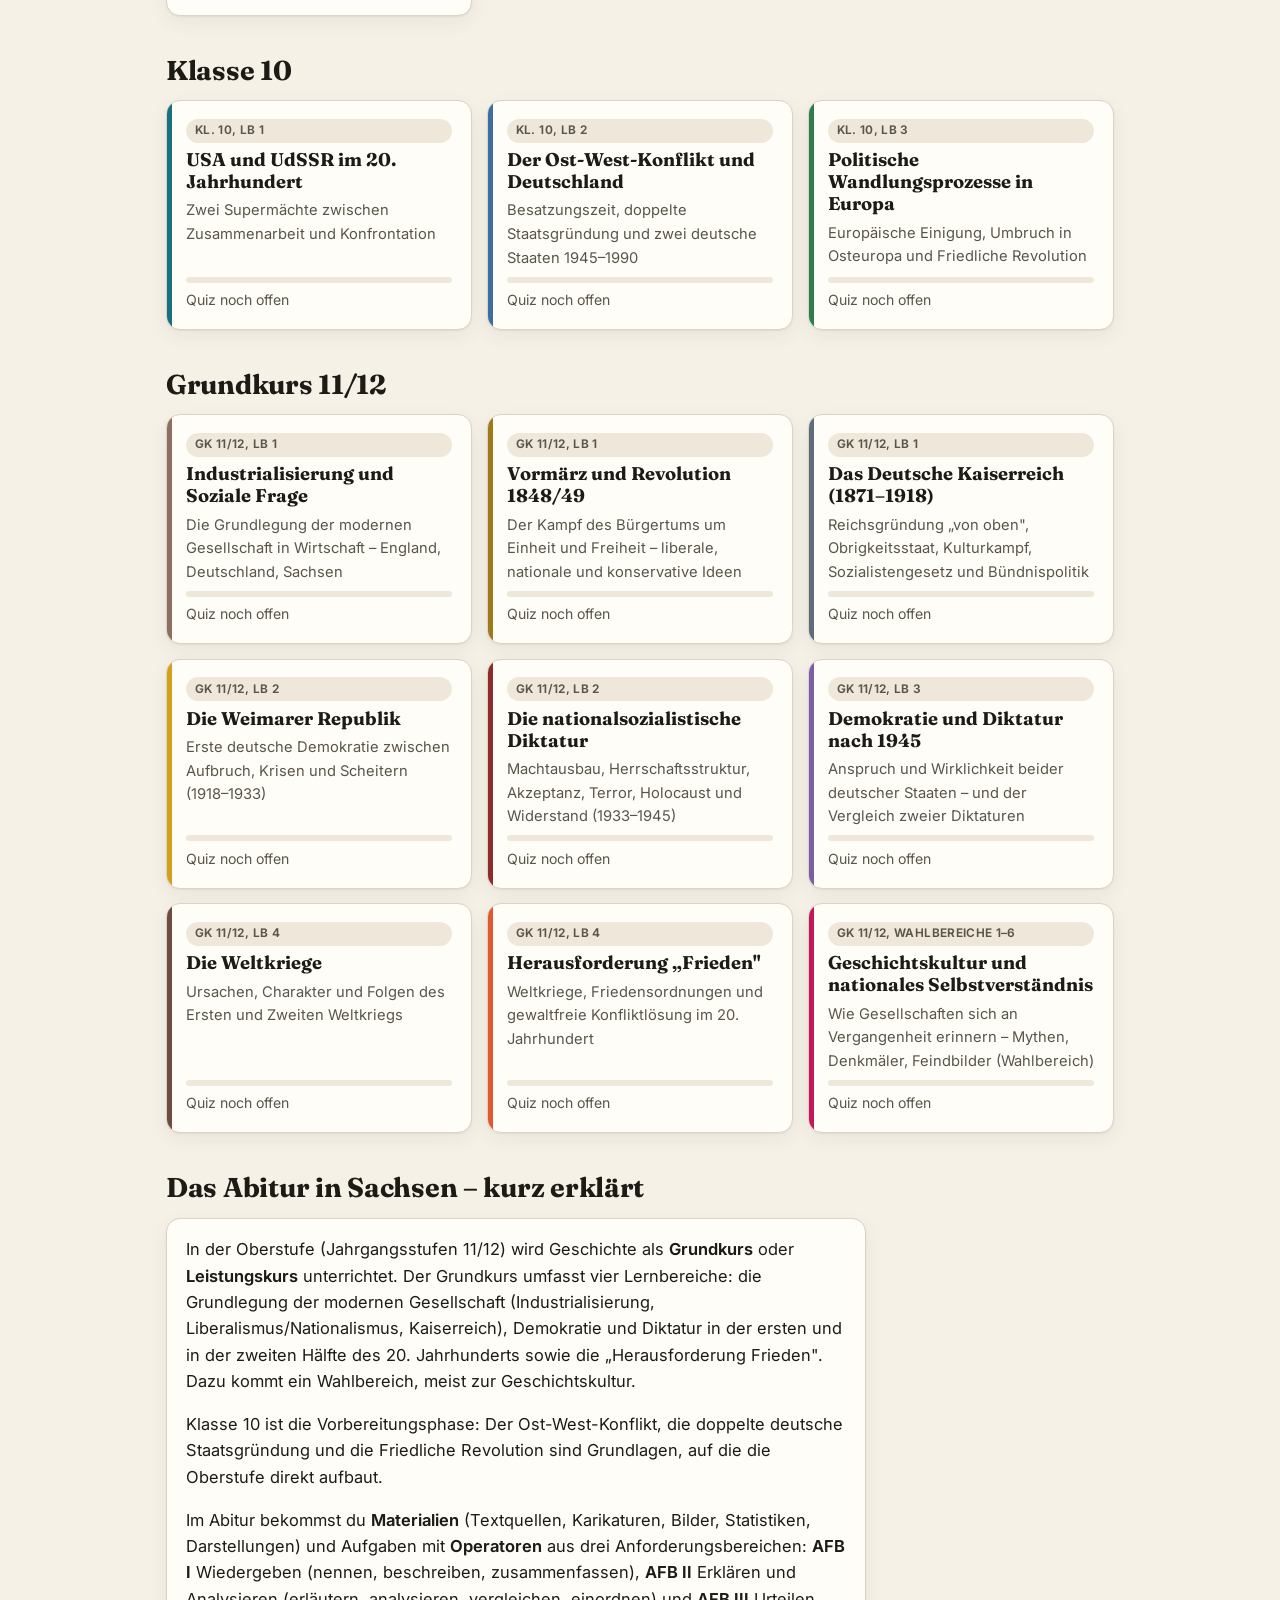
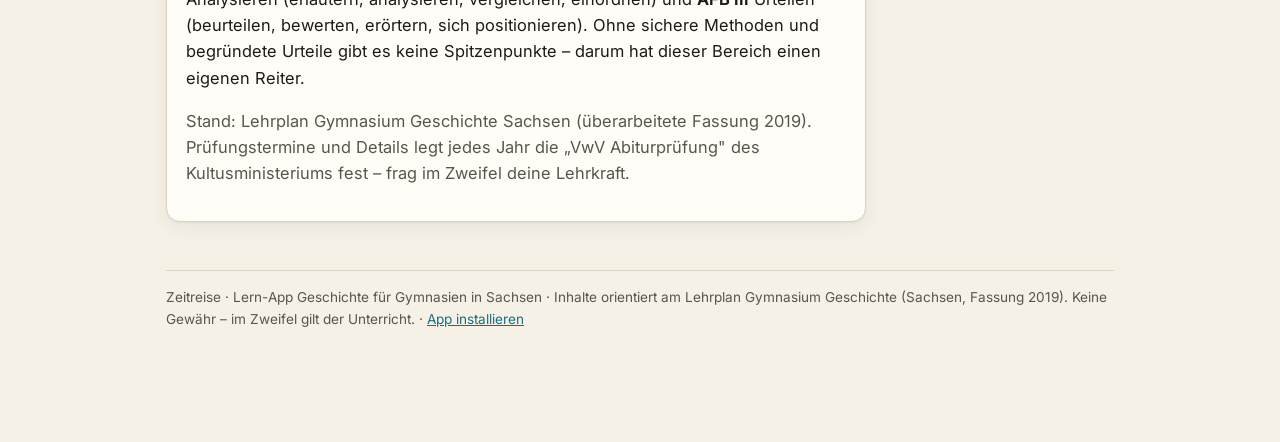
==== commit 87566e7a: "Hefter-Aufzeichnungen einarbeiten - Neue Reiter: Revolution 1848/49, Kaiserreich (getrennt), Weltkri" ====
--- a/index.html
+++ b/index.html
@@ -68,13 +68,25 @@
   <script src="data/themen/02-deutschland-1945-1990.js"></script>
   <script src="data/themen/03-europa-einheit.js"></script>
   <script src="data/themen/04-industrialisierung.js"></script>
-  <script src="data/themen/05-nation-kaiserreich.js"></script>
+  <script src="data/themen/05a-revolution-1848.js"></script>
+  <script src="data/themen/05b-kaiserreich.js"></script>
   <script src="data/themen/06-weimar.js"></script>
   <script src="data/themen/07-ns-diktatur.js"></script>
   <script src="data/themen/08-ddr-brd.js"></script>
+  <script src="data/themen/09a-weltkriege.js"></script>
   <script src="data/themen/09-frieden.js"></script>
   <script src="data/themen/10-geschichtskultur.js"></script>
   <script src="data/methoden/methoden.js"></script>
+
+  <!-- Ergänzungen aus dem eigenen Hefter (werden in der App mit „📓 Hefter" markiert) -->
+  <script src="data/hefter/industrialisierung.js"></script>
+  <script src="data/hefter/weimar.js"></script>
+  <script src="data/hefter/ns-diktatur.js"></script>
+  <script src="data/hefter/deutschland-1945-1990.js"></script>
+  <script src="data/hefter/ddr-brd.js"></script>
+  <script src="data/hefter/frieden.js"></script>
+  <script src="data/hefter/methoden.js"></script>
+  <script src="data/hefter/pruefung.js"></script>
 
   <script src="js/tts.js"></script>
   <script src="js/quiz.js"></script>
--- a/css/style.css
+++ b/css/style.css
@@ -353,3 +353,9 @@
 }
 .tl-stem { position: absolute; width: 1px; background: var(--line); }
 .tl-pin { position: absolute; top: 155px; width: 13px; height: 13px; margin-left: -6px; border-radius: 50%; background: var(--c); border: 2px solid var(--bg); box-shadow: 0 0 0 1px var(--c); z-index: 2; }
+.pill.hefter { background: #e8f7e4; color: #2b7a1f; text-transform: none; letter-spacing: 0; font-size: .72rem; vertical-align: middle; margin-left: .35rem; font-family: var(--font); }
+:root[data-theme="dark"] .pill.hefter { background: #1d3320; color: #8fe08a; }
+@media (prefers-color-scheme: dark) { :root:not([data-theme="light"]) .pill.hefter { background: #1d3320; color: #8fe08a; } }
+.checklist { list-style: none; padding: 0; margin: .3rem 0 1rem; display: grid; gap: .35rem; }
+.checklist label { cursor: pointer; }
+.checklist input { width: 18px; height: 18px; vertical-align: -3px; accent-color: var(--good); margin-right: .3rem; }
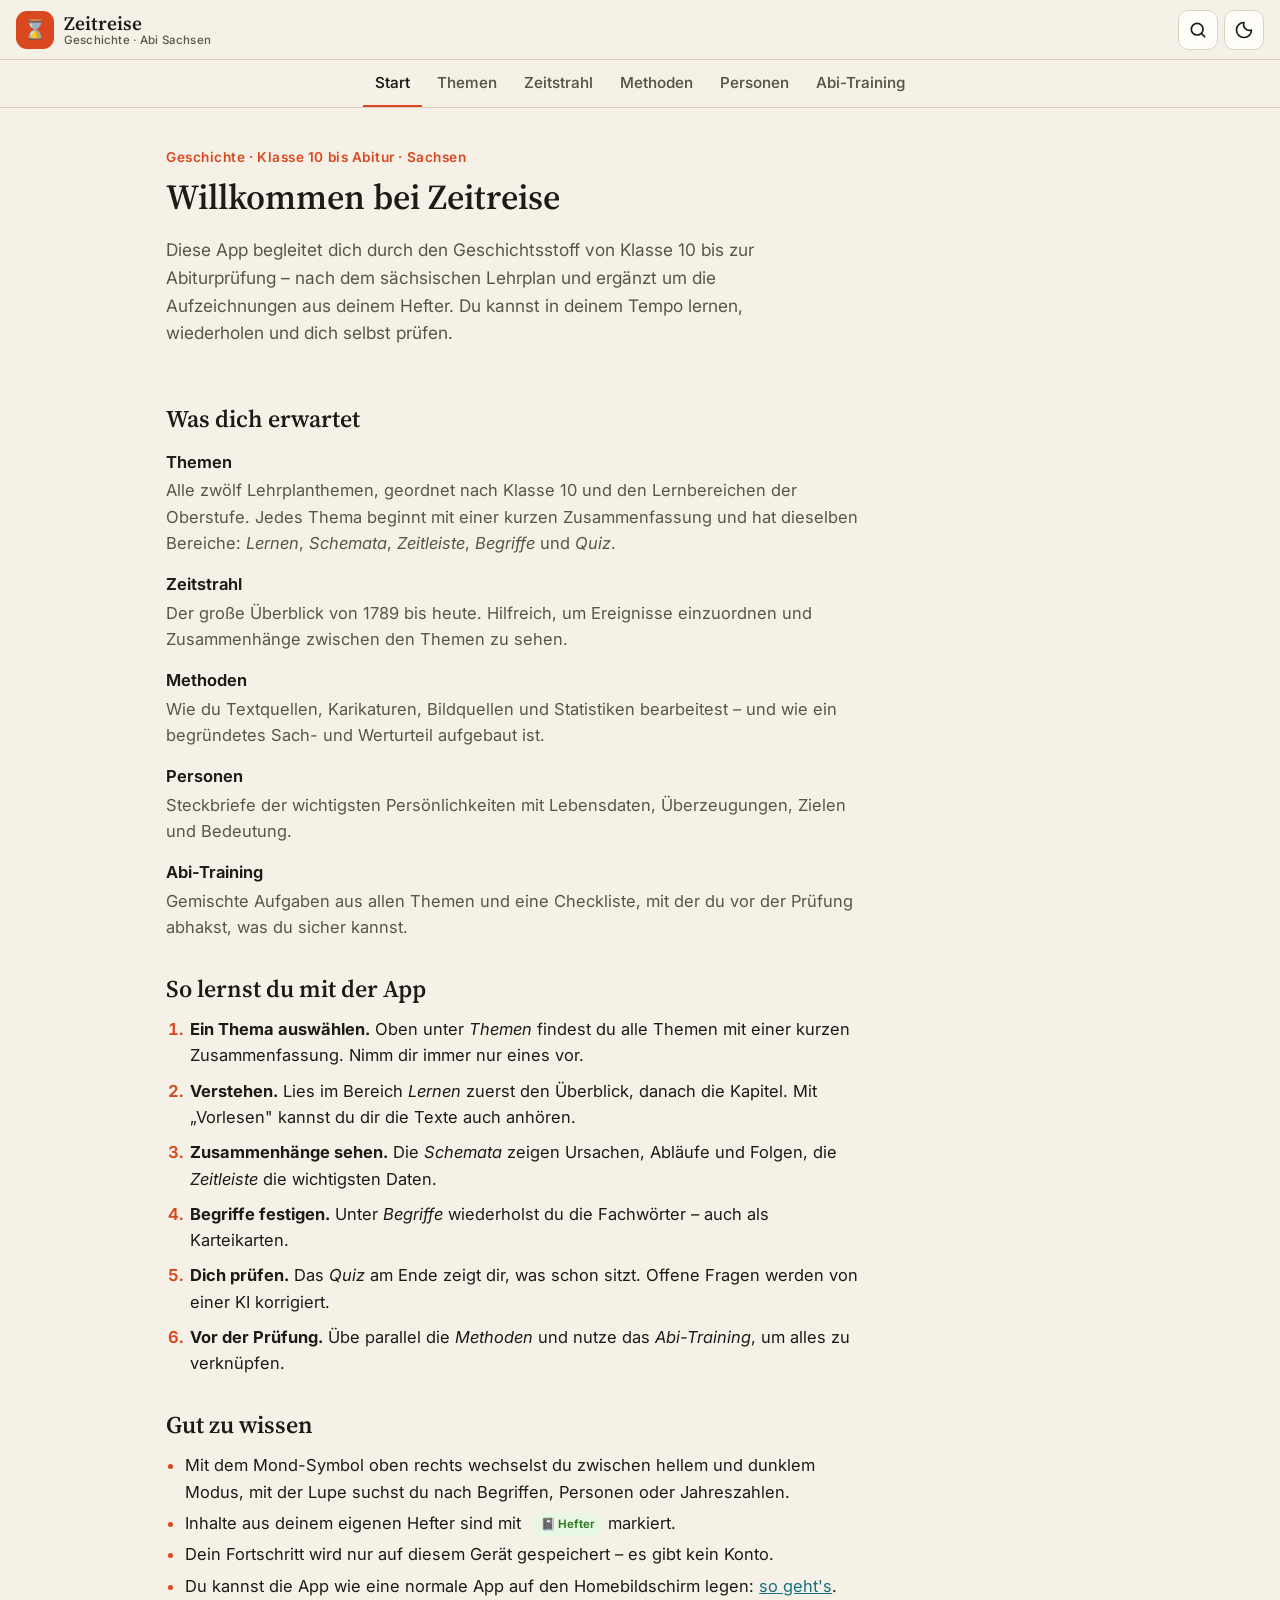
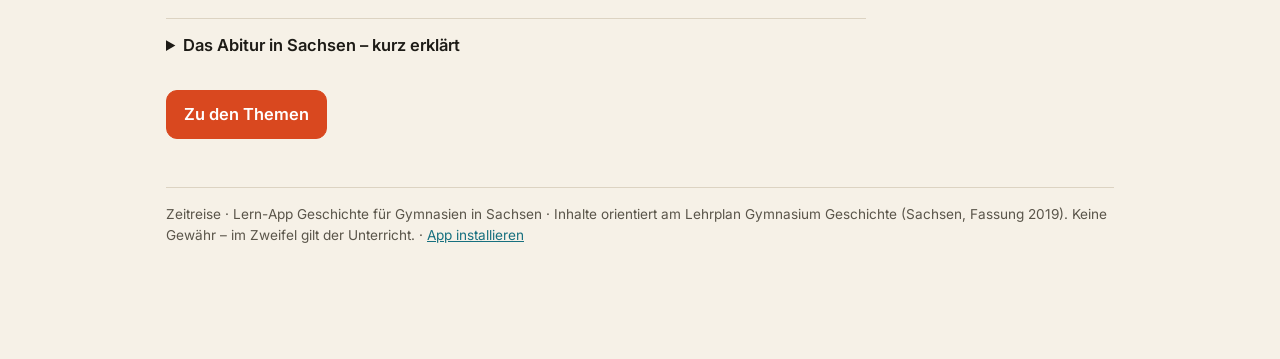
==== commit 81466617: "Ruhigeres Design: erklärende Startseite, Themen-Übersicht, getrennte Weltkriege - Reiter oben reduzi" ====
--- a/index.html
+++ b/index.html
@@ -16,7 +16,7 @@
   <meta name="apple-mobile-web-app-status-bar-style" content="black-translucent">
   <link rel="preconnect" href="https://fonts.googleapis.com">
   <link rel="preconnect" href="https://fonts.gstatic.com" crossorigin>
-  <link href="https://fonts.googleapis.com/css2?family=Fraunces:opsz,wght@9..144,600;9..144,800&family=Inter:wght@400;500;600;700&display=swap" rel="stylesheet">
+  <link href="https://fonts.googleapis.com/css2?family=Source+Serif+4:opsz,wght@8..60,500;8..60,600&family=Inter:wght@400;500;600;700&display=swap" rel="stylesheet">
   <link rel="stylesheet" href="css/style.css">
   <script>
     // Theme früh setzen, damit nichts flackert
@@ -34,11 +34,10 @@
     <div class="topbar-actions">
       <button class="icon-btn" id="searchBtn" aria-label="Suche öffnen" title="Suche"><svg width="20" height="20" viewBox="0 0 24 24" fill="none" stroke="currentColor" stroke-width="2" stroke-linecap="round" stroke-linejoin="round" aria-hidden="true"><circle cx="11" cy="11" r="7"/><path d="m20 20-3.5-3.5"/></svg></button>
       <button class="icon-btn" id="themeBtn" aria-label="Hell/Dunkel umschalten" title="Hell/Dunkel"><svg width="20" height="20" viewBox="0 0 24 24" fill="none" stroke="currentColor" stroke-width="2" stroke-linecap="round" stroke-linejoin="round" aria-hidden="true"><path d="M12 3a9 9 0 1 0 9 9 7 7 0 0 1-9-9z"/></svg></button>
-      <button class="icon-btn" id="menuBtn" aria-label="Menü" aria-expanded="false" title="Menü"><svg width="20" height="20" viewBox="0 0 24 24" fill="none" stroke="currentColor" stroke-width="2" stroke-linecap="round" stroke-linejoin="round" aria-hidden="true"><path d="M4 6h16M4 12h16M4 18h16"/></svg></button>
     </div>
   </header>
 
-  <nav class="tabs" id="tabs" aria-label="Hauptthemen"></nav>
+  <nav class="tabs" id="tabs" aria-label="Hauptnavigation"></nav>
 
   <div class="search-panel" id="searchPanel" hidden>
     <input type="search" id="searchInput" placeholder="Begriff, Person, Jahr suchen …" autocomplete="off" aria-label="Suche">
@@ -63,6 +62,7 @@
   <!-- Inhalte: Jede Datei registriert sich selbst. Neue Themen hier eintragen (siehe CONTRIBUTING.md). -->
   <script src="data/registry.js"></script>
   <script src="data/zeitstrahl.js"></script>
+  <script src="data/themen-uebersicht.js"></script>
   <script src="data/personen.js"></script>
   <script src="data/themen/01-kalter-krieg.js"></script>
   <script src="data/themen/02-deutschland-1945-1990.js"></script>
--- a/css/style.css
+++ b/css/style.css
@@ -23,7 +23,7 @@
   --radius: 14px;
   --radius-sm: 9px;
   --font: "Inter", system-ui, -apple-system, "Segoe UI", Roboto, sans-serif;
-  --font-display: "Fraunces", Georgia, "Times New Roman", serif;
+  --font-display: "Source Serif 4", Georgia, "Times New Roman", serif;
   --maxw: 980px;
   color-scheme: light;
 }
@@ -53,9 +53,9 @@
 }
 img { max-width: 100%; }
 a { color: var(--teal); }
-h1, h2, h3 { font-family: var(--font-display); line-height: 1.2; letter-spacing: -.01em; margin: 0 0 .5em; }
-h1 { font-size: clamp(1.7rem, 5vw, 2.6rem); font-weight: 800; }
-h2 { font-size: clamp(1.3rem, 3.6vw, 1.7rem); font-weight: 700; margin-top: 1.4em; }
+h1, h2, h3 { font-family: var(--font-display); line-height: 1.25; letter-spacing: 0; margin: 0 0 .5em; }
+h1 { font-size: clamp(1.6rem, 4.4vw, 2.2rem); font-weight: 600; }
+h2 { font-size: clamp(1.25rem, 3.2vw, 1.5rem); font-weight: 600; margin-top: 1.4em; }
 h3 { font-size: 1.12rem; font-weight: 700; font-family: var(--font); letter-spacing: 0; }
 p { margin: 0 0 1em; }
 strong { font-weight: 650; }
@@ -76,7 +76,7 @@
 }
 .brand { display: flex; align-items: center; gap: .6rem; color: var(--ink); text-decoration: none; }
 .brand-mark { width: 38px; height: 38px; display: grid; place-items: center; border-radius: 11px; background: var(--accent); color: var(--accent-ink); font-size: 1.2rem; }
-.brand-text { font-family: var(--font-display); font-weight: 800; font-size: 1.2rem; line-height: 1.05; display: flex; flex-direction: column; }
+.brand-text { font-family: var(--font-display); font-weight: 600; font-size: 1.2rem; line-height: 1.05; display: flex; flex-direction: column; }
 .brand-text small { font-family: var(--font); font-weight: 500; font-size: .72rem; color: var(--ink-soft); letter-spacing: .02em; }
 .topbar-actions { display: flex; gap: .35rem; }
 .icon-btn {
@@ -86,18 +86,17 @@
 .icon-btn:hover { border-color: var(--ink-soft); }
 
 .tabs {
-  position: sticky; top: 59px; z-index: 25; display: flex; gap: .4rem; overflow-x: auto; scrollbar-width: none;
-  padding: .55rem 16px; background: color-mix(in srgb, var(--bg) 92%, transparent); backdrop-filter: blur(10px);
-  -webkit-backdrop-filter: blur(10px); border-bottom: 1px solid var(--line);
+  position: sticky; top: 59px; z-index: 25; display: flex; gap: .2rem; overflow-x: auto; scrollbar-width: none;
+  padding: 0 16px; background: color-mix(in srgb, var(--bg) 92%, transparent); backdrop-filter: blur(10px);
+  -webkit-backdrop-filter: blur(10px); border-bottom: 1px solid var(--line); justify-content: safe center;
 }
 .tabs::-webkit-scrollbar { display: none; }
 .tab {
-  flex: 0 0 auto; white-space: nowrap; text-decoration: none; color: var(--ink); font-size: .9rem; font-weight: 550;
-  padding: .38rem .8rem; border-radius: 999px; border: 1px solid var(--line); background: var(--surface);
-}
-.tab[aria-current="page"] { background: var(--ink); color: var(--bg); border-color: var(--ink); }
-.tab-sep { flex: 0 0 1px; background: var(--line); margin: .25rem .2rem; }
-.tabs.open { flex-wrap: wrap; }
+  flex: 0 0 auto; white-space: nowrap; text-decoration: none; color: var(--ink-soft); font-size: .95rem; font-weight: 550;
+  padding: .7rem .75rem .6rem; border-bottom: 2px solid transparent;
+}
+.tab:hover { color: var(--ink); }
+.tab[aria-current="page"] { color: var(--ink); border-bottom-color: var(--accent); }
 
 /* ---------- Suche ---------- */
 .search-panel { max-width: var(--maxw); margin: .8rem auto 0; padding: 0 16px; }
@@ -139,7 +138,7 @@
 .theme-card { display: flex; flex-direction: column; gap: .4rem; text-decoration: none; color: var(--ink); position: relative; overflow: hidden; transition: transform .15s ease, border-color .15s ease; }
 .theme-card:hover { transform: translateY(-2px); border-color: var(--ink-soft); }
 .theme-card::before { content: ""; position: absolute; inset: 0 auto 0 0; width: 5px; background: var(--c, var(--accent)); }
-.theme-card h3 { margin: 0; font-family: var(--font-display); font-size: 1.15rem; }
+.theme-card h3 { margin: 0; font-family: var(--font-display); font-size: 1.15rem; font-weight: 600; }
 .theme-card p { margin: 0; color: var(--ink-soft); font-size: .92rem; }
 .progress { height: 6px; border-radius: 99px; background: var(--surface-2); overflow: hidden; margin-top: auto; }
 .progress > i { display: block; height: 100%; background: var(--good); border-radius: 99px; }
@@ -167,12 +166,13 @@
 .tl-pop { position: absolute; z-index: 5; width: 250px; background: var(--surface); border: 1px solid var(--line); border-radius: var(--radius-sm); box-shadow: var(--shadow); padding: .7rem .8rem; font-size: .88rem; }
 
 /* ---------- Themenseite ---------- */
-.theme-head { border-radius: var(--radius); padding: 1.3rem 1.2rem; background: linear-gradient(135deg, color-mix(in srgb, var(--c) 22%, var(--surface)), var(--surface)); border: 1px solid var(--line); }
+.theme-head { padding: .4rem 0 .2rem 1rem; border-left: 4px solid var(--c, var(--accent)); margin-top: .6rem; }
+.theme-meta { margin: 0 0 .2rem; font-size: .85rem; color: var(--ink-soft); }
 .theme-head h1 { margin-bottom: .3rem; }
 .subtabs { display: flex; gap: .3rem; overflow-x: auto; margin: 1rem 0; padding-bottom: .2rem; border-bottom: 1px solid var(--line); scrollbar-width: none; }
 .subtabs::-webkit-scrollbar { display: none; }
 .subtab { text-decoration: none; flex: 0 0 auto; border: 0; background: none; padding: .55rem .8rem; border-bottom: 3px solid transparent; font-weight: 600; color: var(--ink-soft); white-space: nowrap; }
-.subtab[aria-selected="true"] { color: var(--ink); border-color: var(--accent); }
+.subtab[aria-current="page"], .subtab[aria-selected="true"] { color: var(--ink); border-color: var(--accent); }
 .prose { max-width: 70ch; }
 .prose p { font-size: 1.03rem; }
 .section-title { display: flex; justify-content: space-between; align-items: center; gap: .6rem; }
@@ -188,10 +188,11 @@
 
 /* Mini-Zeitleiste im Thema */
 .mini-tl { list-style: none; padding: 0; margin: 0; position: relative; }
-.mini-tl::before { content: ""; position: absolute; left: 66px; top: .3rem; bottom: .3rem; width: 2px; background: var(--line); }
-.mini-tl li { display: grid; grid-template-columns: 58px 1fr; gap: 22px; padding: .4rem 0; position: relative; }
-.mini-tl li::before { content: ""; position: absolute; left: 61px; top: .85rem; width: 12px; height: 12px; border-radius: 50%; background: var(--c, var(--accent)); border: 2px solid var(--bg); }
-.mini-tl .y { font-weight: 750; font-variant-numeric: tabular-nums; text-align: right; }
+.mini-tl { --yw: 6.4rem; }
+.mini-tl::before { content: ""; position: absolute; left: calc(var(--yw) + 13px); top: .3rem; bottom: .3rem; width: 2px; background: var(--line); }
+.mini-tl li { display: grid; grid-template-columns: var(--yw) 1fr; gap: 30px; padding: .4rem 0; position: relative; }
+.mini-tl li::before { content: ""; position: absolute; left: calc(var(--yw) + 8px); top: .85rem; width: 12px; height: 12px; border-radius: 50%; background: var(--c, var(--accent)); border: 2px solid var(--bg); }
+.mini-tl .y { font-weight: 650; overflow-wrap: anywhere; font-variant-numeric: tabular-nums; text-align: right; }
 
 /* ---------- Fließschemata ---------- */
 .flow { display: flex; flex-direction: column; align-items: stretch; gap: 0; margin: .6rem 0 1.4rem; }
@@ -208,7 +209,7 @@
 .causal { display: grid; gap: .6rem; grid-template-columns: 1fr; margin: .6rem 0 1.4rem; }
 .causal .col h3 { font-size: .82rem; text-transform: uppercase; letter-spacing: .06em; color: var(--ink-soft); margin-bottom: .35rem; }
 .causal .box { background: var(--surface); border: 1px solid var(--line); border-radius: var(--radius-sm); padding: .5rem .75rem; margin-bottom: .4rem; font-size: .93rem; }
-.causal .event { display: grid; place-items: center; text-align: center; background: var(--ink); color: var(--bg); border-radius: var(--radius); padding: 1rem; font-family: var(--font-display); font-weight: 700; font-size: 1.1rem; }
+.causal .event { display: grid; place-items: center; text-align: center; background: var(--ink); color: var(--bg); border-radius: var(--radius); padding: 1rem; font-family: var(--font-display); font-weight: 600; font-size: 1.1rem; }
 .causal .arrow { text-align: center; color: var(--accent); font-size: 1.3rem; }
 @media (min-width: 760px) {
   .causal { grid-template-columns: 1fr auto 1fr auto 1fr; align-items: center; }
@@ -231,7 +232,7 @@
 
 /* ---------- Personen ---------- */
 .person-card { display: flex; flex-direction: column; gap: .3rem; text-decoration: none; color: var(--ink); }
-.avatar { width: 54px; height: 54px; border-radius: 50%; display: grid; place-items: center; font-family: var(--font-display); font-weight: 800; font-size: 1.2rem; background: color-mix(in srgb, var(--c, var(--teal)) 25%, var(--surface)); color: var(--ink); border: 2px solid var(--c, var(--teal)); }
+.avatar { width: 54px; height: 54px; border-radius: 50%; display: grid; place-items: center; font-family: var(--font-display); font-weight: 600; font-size: 1.2rem; background: color-mix(in srgb, var(--c, var(--teal)) 25%, var(--surface)); color: var(--ink); border: 2px solid var(--c, var(--teal)); }
 .steckbrief { display: grid; gap: .8rem; }
 .steckbrief dl { display: grid; grid-template-columns: minmax(110px, 30%) 1fr; gap: .45rem 1rem; margin: 0; }
 .steckbrief dt { font-weight: 650; color: var(--ink-soft); font-size: .9rem; }
@@ -300,7 +301,7 @@
 
 textarea.answer { width: 100%; min-height: 150px; padding: .8rem; border-radius: var(--radius-sm); border: 1.5px solid var(--line); background: var(--surface); resize: vertical; line-height: 1.5; }
 .ai-result { margin-top: 1rem; }
-.ai-result .score { font-family: var(--font-display); font-size: 1.5rem; font-weight: 800; }
+.ai-result .score { font-family: var(--font-display); font-size: 1.5rem; font-weight: 600; }
 .kriterien { list-style: none; padding: 0; margin: .5rem 0; display: grid; gap: .3rem; }
 .kriterien li { display: flex; gap: .5rem; align-items: flex-start; }
 .kriterien li .mk { flex: 0 0 22px; font-weight: 800; }
@@ -312,10 +313,10 @@
 .flashcard.flipped .flashcard-inner { transform: rotateY(180deg); }
 .flashcard-face { position: absolute; inset: 0; backface-visibility: hidden; -webkit-backface-visibility: hidden; display: grid; place-items: center; text-align: center; padding: 1.4rem; border-radius: var(--radius); border: 1px solid var(--line); background: var(--surface); box-shadow: var(--shadow); }
 .flashcard-face.back { transform: rotateY(180deg); background: var(--teal-soft); }
-.flashcard-face .big { font-family: var(--font-display); font-size: 1.5rem; font-weight: 800; }
+.flashcard-face .big { font-family: var(--font-display); font-size: 1.5rem; font-weight: 600; }
 
 .result-card { text-align: center; }
-.result-card .big { font-family: var(--font-display); font-size: 3rem; font-weight: 800; }
+.result-card .big { font-family: var(--font-display); font-size: 3rem; font-weight: 600; }
 
 /* ---------- Methoden ---------- */
 .steps { counter-reset: s; list-style: none; padding: 0; margin: .5rem 0 1.2rem; display: grid; gap: .55rem; }
@@ -359,3 +360,65 @@
 .checklist { list-style: none; padding: 0; margin: .3rem 0 1rem; display: grid; gap: .35rem; }
 .checklist label { cursor: pointer; }
 .checklist input { width: 18px; height: 18px; vertical-align: -3px; accent-color: var(--good); margin-right: .3rem; }
+
+/* ---------- Ruhiges Layout (Start, Themen, Kapitel) ---------- */
+.intro { padding: 1.2rem 0 .4rem; max-width: 64ch; }
+.intro .kicker { margin: 0 0 .4rem; font-size: .85rem; font-weight: 600; color: var(--accent); letter-spacing: .04em; }
+.lead { font-size: 1.08rem; color: var(--ink-soft); max-width: 64ch; }
+.calm { margin-top: 1.4rem; }
+.explain { margin: 0; }
+.explain dt { font-weight: 650; margin-top: .9rem; }
+.explain dd { margin: .15rem 0 0; color: var(--ink-soft); }
+.calm-steps { padding-left: 1.3rem; margin: 0; }
+.calm-steps li { margin: .55rem 0; padding-left: .2rem; }
+.calm-steps li::marker { color: var(--accent); font-weight: 650; }
+details.quiet { margin-top: 1.2rem; border-top: 1px solid var(--line); padding-top: .8rem; }
+details.quiet summary { cursor: pointer; font-weight: 600; color: var(--ink); }
+details.quiet[open] summary { margin-bottom: .6rem; }
+.start-cta { margin: 2rem 0 0; }
+
+.topic-group { margin-top: 2.2rem; }
+.topic-group h2 { margin: 0 0 .4rem; }
+.group-kicker { display: block; font-family: var(--font); font-size: .78rem; font-weight: 600; letter-spacing: .06em; text-transform: uppercase; color: var(--ink-soft); margin-bottom: .2rem; }
+.topic { padding: 1rem 0 1rem 1rem; border-left: 3px solid var(--c, var(--line)); margin: .8rem 0; max-width: 72ch; }
+.topic h3 { font-family: var(--font-display); font-size: 1.2rem; font-weight: 600; margin: 0 0 .35rem; }
+.topic h3 a { color: var(--ink); text-decoration: none; }
+.topic h3 a:hover { text-decoration: underline; text-underline-offset: 3px; }
+.topic p { margin: 0 0 .5rem; }
+.leitfrage { color: var(--ink-soft); font-style: italic; }
+.leitfrage span { font-style: normal; font-size: .75rem; font-weight: 650; text-transform: uppercase; letter-spacing: .05em; color: var(--accent); margin-right: .3rem; }
+.topic-meta { font-size: .85rem; color: var(--ink-soft); }
+.topic-parts { display: flex; flex-wrap: wrap; gap: .4rem; }
+.topic-parts a { font-size: .9rem; padding: .3rem .7rem; border: 1px solid var(--line); border-radius: 999px; text-decoration: none; color: var(--ink); background: var(--surface); }
+
+.back { display: inline-block; margin-top: .2rem; }
+.parts { display: grid; grid-template-columns: 1fr 1fr; gap: .5rem; margin: 1.1rem 0 0; }
+.parts a { display: flex; flex-direction: column; padding: .65rem .9rem; border: 1px solid var(--line); border-radius: var(--radius-sm); background: var(--surface); color: var(--ink-soft); text-decoration: none; }
+.parts a b { color: var(--ink); font-weight: 600; }
+.parts a span { font-size: .82rem; }
+.parts a[aria-current="page"] { border-color: var(--accent); box-shadow: inset 0 0 0 1px var(--accent); background: var(--accent-soft); }
+
+.chapters { display: grid; gap: .5rem; }
+.chapter { border: 1px solid var(--line); border-radius: var(--radius-sm); background: var(--surface); }
+.chapter summary { list-style: none; cursor: pointer; display: flex; gap: .8rem; align-items: center; padding: .8rem 1rem; font-weight: 600; }
+.chapter summary::-webkit-details-marker { display: none; }
+.chapter summary::after { content: "+"; margin-left: auto; color: var(--ink-soft); font-weight: 400; font-size: 1.3rem; line-height: 1; }
+.chapter[open] summary::after { content: "–"; }
+.chapter .num { flex: 0 0 1.8rem; height: 1.8rem; border-radius: 50%; display: grid; place-items: center; font-size: .85rem; background: var(--accent-soft); color: var(--accent); }
+.chapter-body { padding: 0 1rem 1rem; max-width: none; }
+.chapter-body .section-title { margin-bottom: .2rem; }
+
+.person-list { list-style: none; padding: 0; margin: 0; }
+.person-list li { padding: .45rem 0; border-bottom: 1px solid var(--line); }
+.next-step { margin-top: 1.8rem; }
+.row.between { justify-content: space-between; margin-bottom: 1rem; }
+.pager { display: grid; grid-template-columns: 1fr 1fr; gap: .6rem; margin-top: 2.5rem; }
+.pager a { display: flex; flex-direction: column; padding: .7rem .9rem; border: 1px solid var(--line); border-radius: var(--radius-sm); text-decoration: none; color: var(--ink); font-weight: 600; font-size: .95rem; }
+.pager a span { font-size: .8rem; font-weight: 500; color: var(--ink-soft); }
+.pager a.next { text-align: right; grid-column: 2; }
+@media (max-width: 520px) {
+  .tabs { padding: 0 8px; gap: 0; }
+  .tab { padding: .7rem .5rem .6rem; font-size: .88rem; }
+  .mini-tl { --yw: 5.6rem; }
+  .mini-tl .y { font-size: .9rem; }
+}
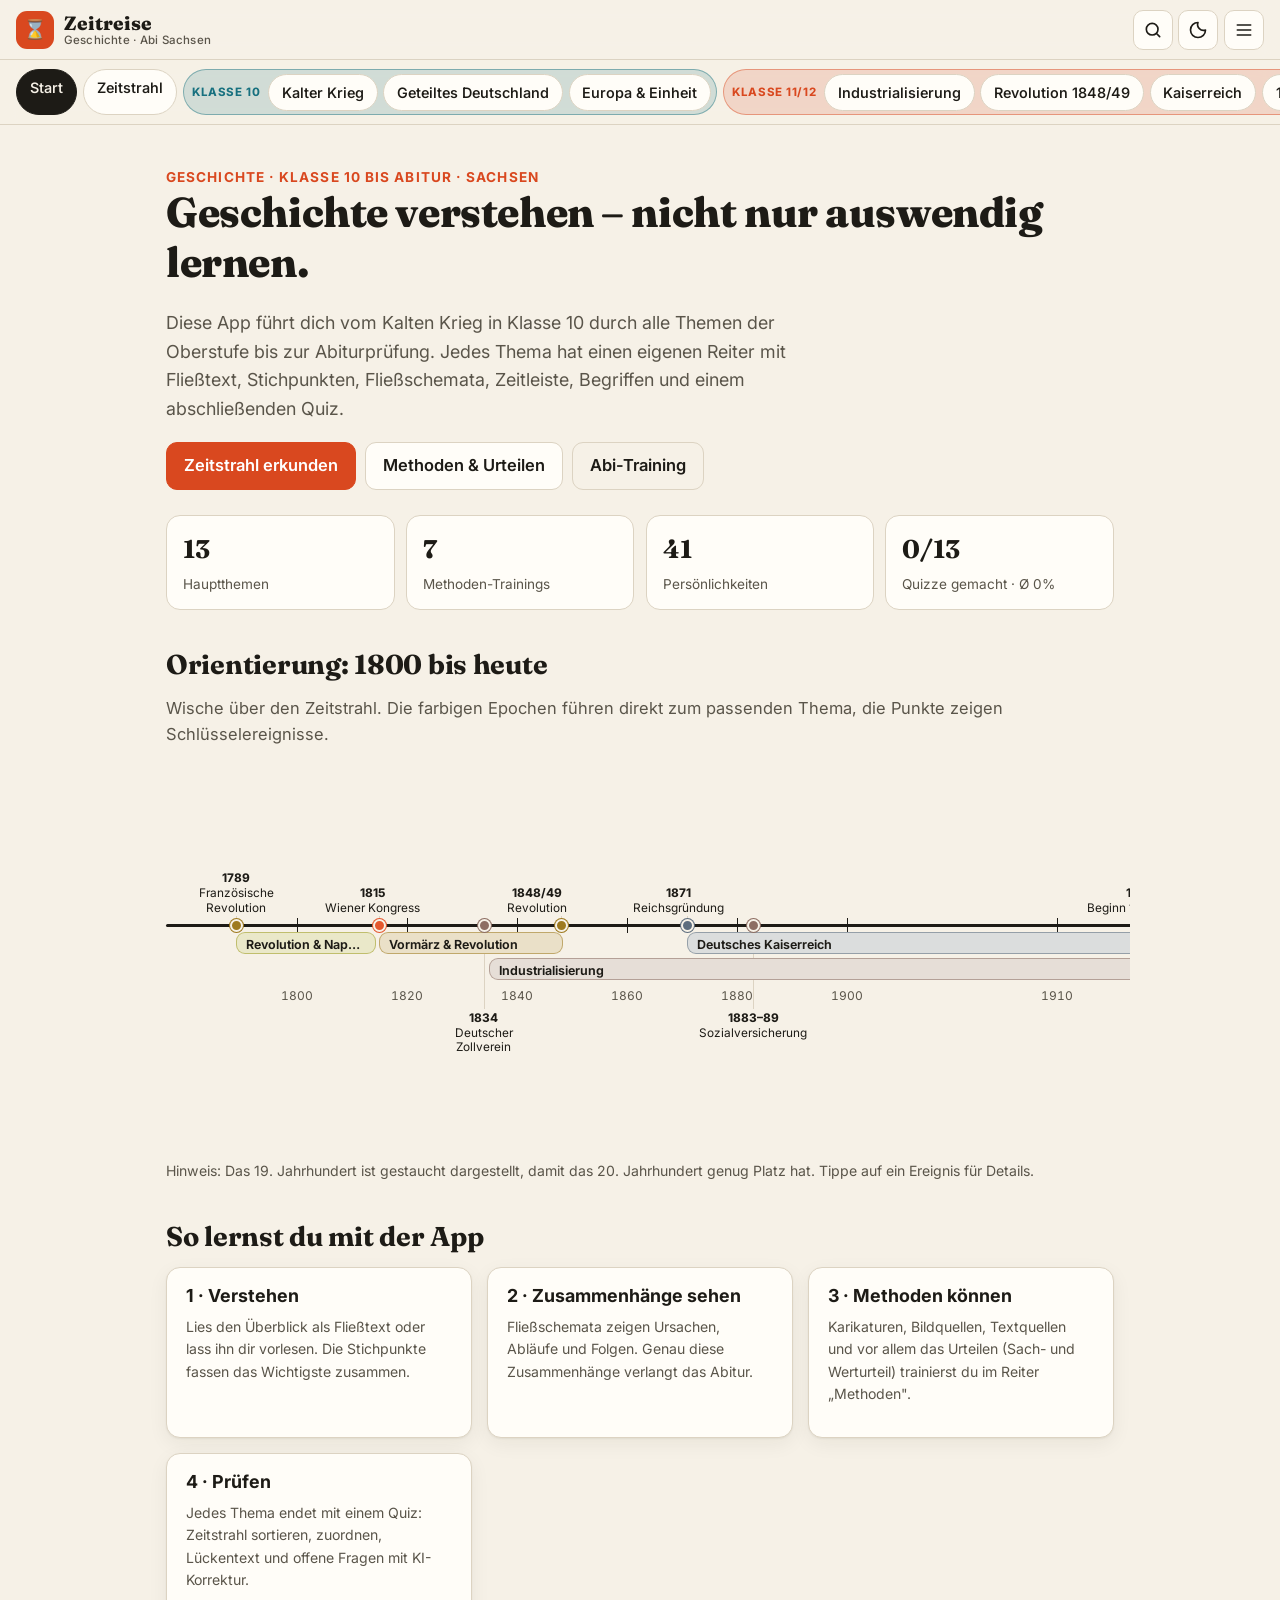
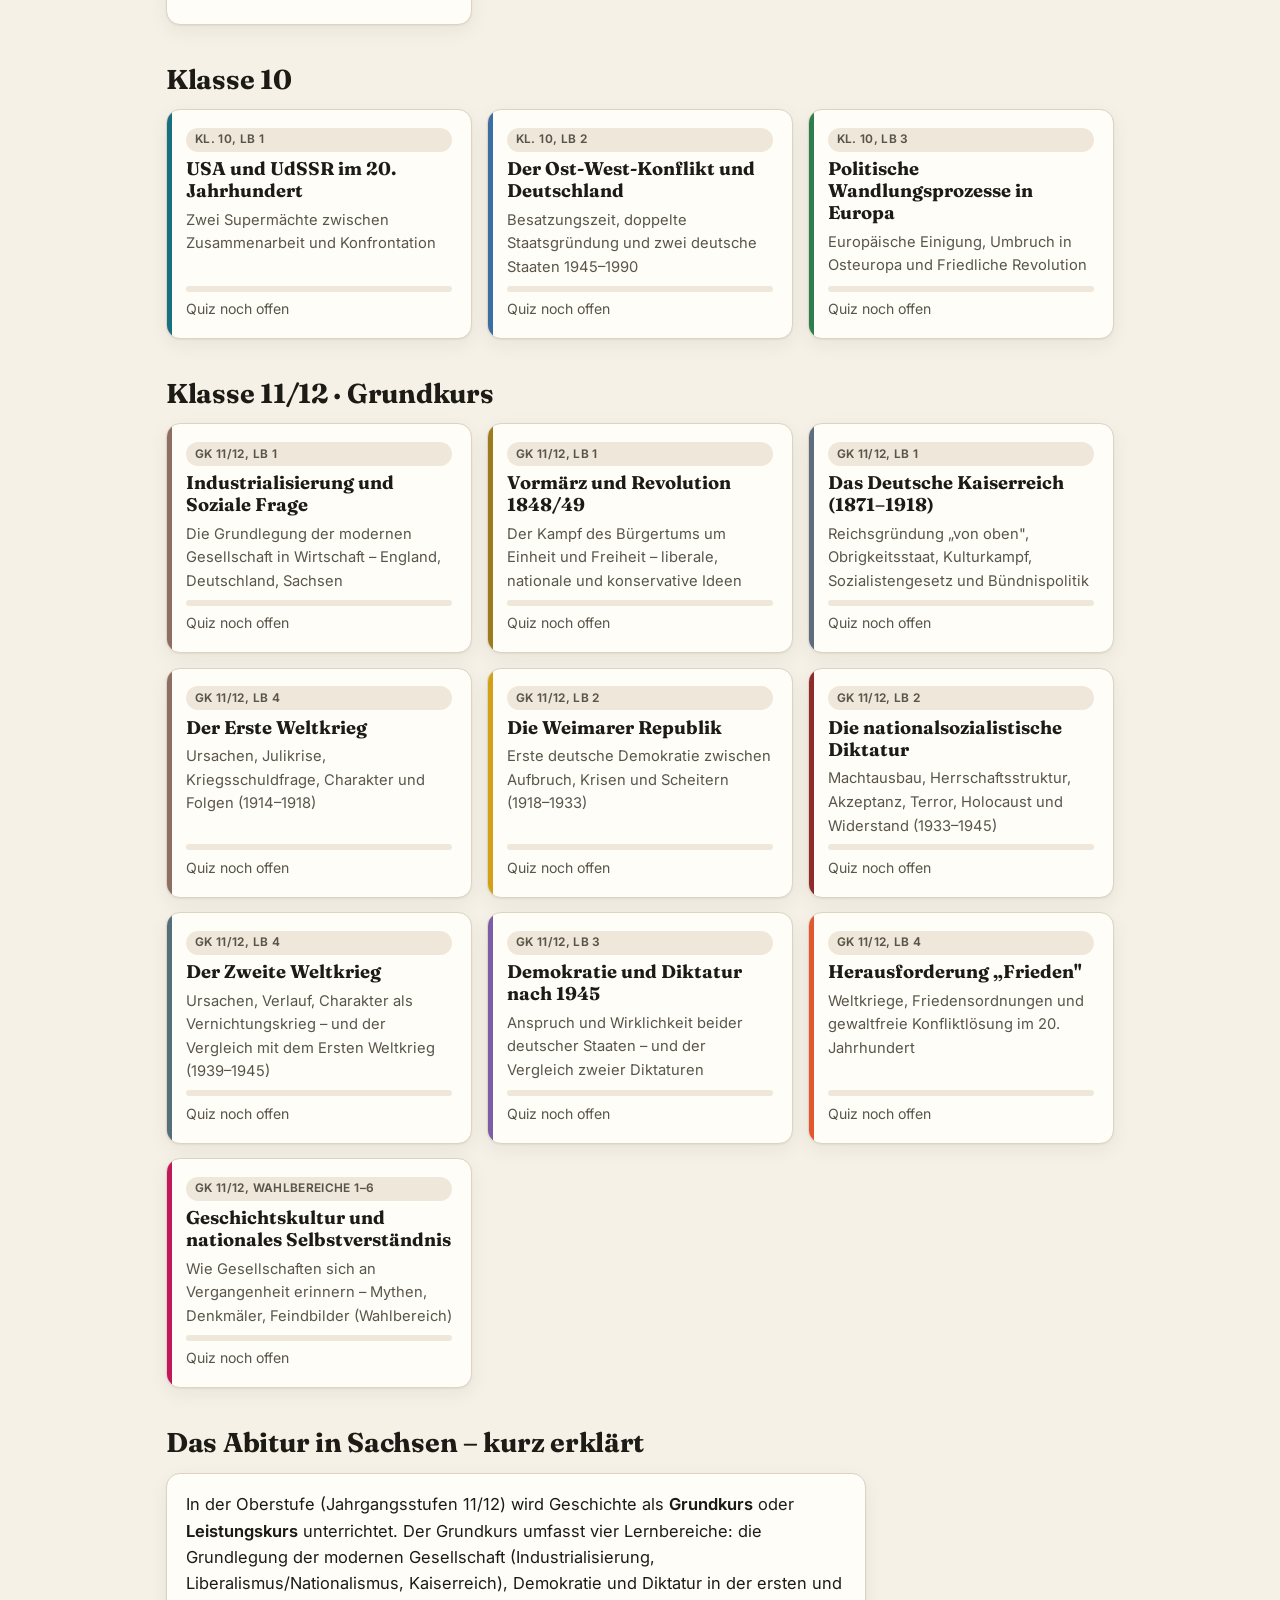
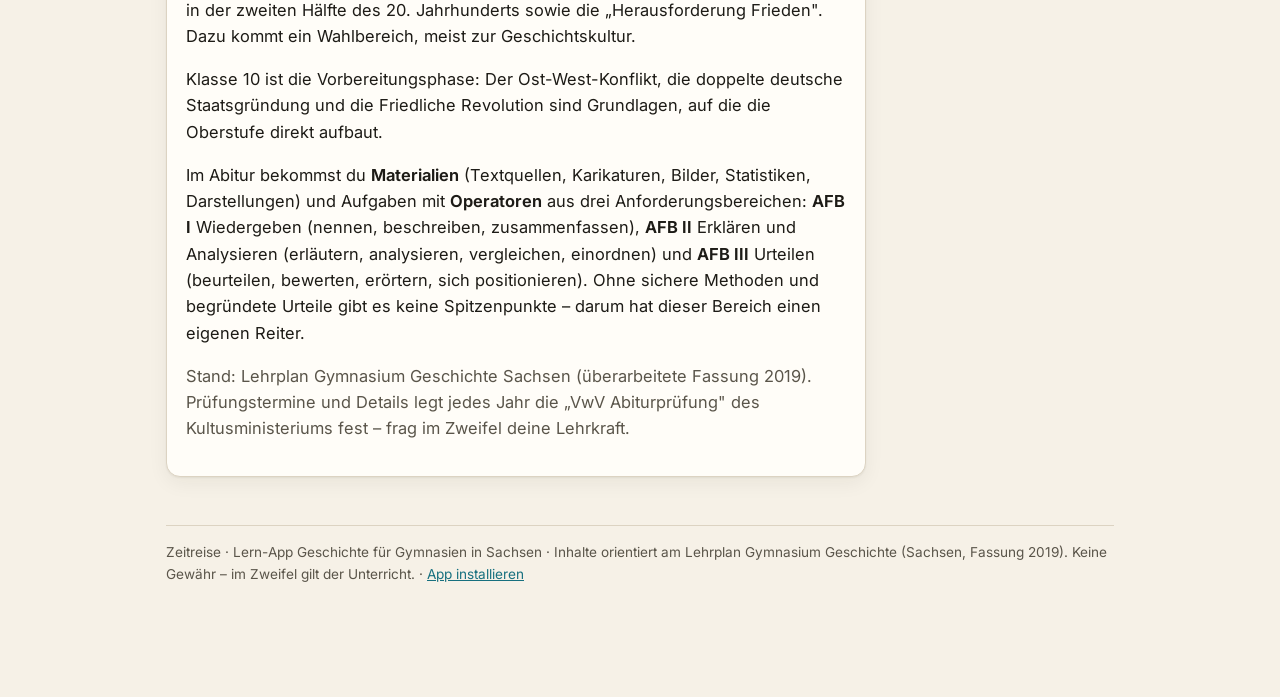
==== commit bb78b091: "Weltkriege getrennt, Klassenstufen in den Reitern, Quiz mit Fragenpool - Erster und Zweiter Weltkrie" ====
--- a/index.html
+++ b/index.html
@@ -16,7 +16,7 @@
   <meta name="apple-mobile-web-app-status-bar-style" content="black-translucent">
   <link rel="preconnect" href="https://fonts.googleapis.com">
   <link rel="preconnect" href="https://fonts.gstatic.com" crossorigin>
-  <link href="https://fonts.googleapis.com/css2?family=Source+Serif+4:opsz,wght@8..60,500;8..60,600&family=Inter:wght@400;500;600;700&display=swap" rel="stylesheet">
+  <link href="https://fonts.googleapis.com/css2?family=Fraunces:opsz,wght@9..144,600;9..144,800&family=Inter:wght@400;500;600;700&display=swap" rel="stylesheet">
   <link rel="stylesheet" href="css/style.css">
   <script>
     // Theme früh setzen, damit nichts flackert
@@ -34,10 +34,11 @@
     <div class="topbar-actions">
       <button class="icon-btn" id="searchBtn" aria-label="Suche öffnen" title="Suche"><svg width="20" height="20" viewBox="0 0 24 24" fill="none" stroke="currentColor" stroke-width="2" stroke-linecap="round" stroke-linejoin="round" aria-hidden="true"><circle cx="11" cy="11" r="7"/><path d="m20 20-3.5-3.5"/></svg></button>
       <button class="icon-btn" id="themeBtn" aria-label="Hell/Dunkel umschalten" title="Hell/Dunkel"><svg width="20" height="20" viewBox="0 0 24 24" fill="none" stroke="currentColor" stroke-width="2" stroke-linecap="round" stroke-linejoin="round" aria-hidden="true"><path d="M12 3a9 9 0 1 0 9 9 7 7 0 0 1-9-9z"/></svg></button>
+      <button class="icon-btn" id="menuBtn" aria-label="Menü" aria-expanded="false" title="Menü"><svg width="20" height="20" viewBox="0 0 24 24" fill="none" stroke="currentColor" stroke-width="2" stroke-linecap="round" stroke-linejoin="round" aria-hidden="true"><path d="M4 6h16M4 12h16M4 18h16"/></svg></button>
     </div>
   </header>
 
-  <nav class="tabs" id="tabs" aria-label="Hauptnavigation"></nav>
+  <nav class="tabs" id="tabs" aria-label="Hauptthemen"></nav>
 
   <div class="search-panel" id="searchPanel" hidden>
     <input type="search" id="searchInput" placeholder="Begriff, Person, Jahr suchen …" autocomplete="off" aria-label="Suche">
@@ -62,7 +63,6 @@
   <!-- Inhalte: Jede Datei registriert sich selbst. Neue Themen hier eintragen (siehe CONTRIBUTING.md). -->
   <script src="data/registry.js"></script>
   <script src="data/zeitstrahl.js"></script>
-  <script src="data/themen-uebersicht.js"></script>
   <script src="data/personen.js"></script>
   <script src="data/themen/01-kalter-krieg.js"></script>
   <script src="data/themen/02-deutschland-1945-1990.js"></script>
@@ -70,10 +70,11 @@
   <script src="data/themen/04-industrialisierung.js"></script>
   <script src="data/themen/05a-revolution-1848.js"></script>
   <script src="data/themen/05b-kaiserreich.js"></script>
+  <script src="data/themen/05c-erster-weltkrieg.js"></script>
   <script src="data/themen/06-weimar.js"></script>
   <script src="data/themen/07-ns-diktatur.js"></script>
+  <script src="data/themen/07a-zweiter-weltkrieg.js"></script>
   <script src="data/themen/08-ddr-brd.js"></script>
-  <script src="data/themen/09a-weltkriege.js"></script>
   <script src="data/themen/09-frieden.js"></script>
   <script src="data/themen/10-geschichtskultur.js"></script>
   <script src="data/methoden/methoden.js"></script>
@@ -88,6 +89,8 @@
   <script src="data/hefter/methoden.js"></script>
   <script src="data/hefter/pruefung.js"></script>
 
+  <!-- Zusätzlicher Fragenpool für die Quizze -->
+  <script src="data/quiz/fragenpool.js"></script>
   <script src="js/tts.js"></script>
   <script src="js/quiz.js"></script>
   <script src="js/app.js"></script>
--- a/css/style.css
+++ b/css/style.css
@@ -23,7 +23,7 @@
   --radius: 14px;
   --radius-sm: 9px;
   --font: "Inter", system-ui, -apple-system, "Segoe UI", Roboto, sans-serif;
-  --font-display: "Source Serif 4", Georgia, "Times New Roman", serif;
+  --font-display: "Fraunces", Georgia, "Times New Roman", serif;
   --maxw: 980px;
   color-scheme: light;
 }
@@ -53,9 +53,9 @@
 }
 img { max-width: 100%; }
 a { color: var(--teal); }
-h1, h2, h3 { font-family: var(--font-display); line-height: 1.25; letter-spacing: 0; margin: 0 0 .5em; }
-h1 { font-size: clamp(1.6rem, 4.4vw, 2.2rem); font-weight: 600; }
-h2 { font-size: clamp(1.25rem, 3.2vw, 1.5rem); font-weight: 600; margin-top: 1.4em; }
+h1, h2, h3 { font-family: var(--font-display); line-height: 1.2; letter-spacing: -.01em; margin: 0 0 .5em; }
+h1 { font-size: clamp(1.7rem, 5vw, 2.6rem); font-weight: 800; }
+h2 { font-size: clamp(1.3rem, 3.6vw, 1.7rem); font-weight: 700; margin-top: 1.4em; }
 h3 { font-size: 1.12rem; font-weight: 700; font-family: var(--font); letter-spacing: 0; }
 p { margin: 0 0 1em; }
 strong { font-weight: 650; }
@@ -76,7 +76,7 @@
 }
 .brand { display: flex; align-items: center; gap: .6rem; color: var(--ink); text-decoration: none; }
 .brand-mark { width: 38px; height: 38px; display: grid; place-items: center; border-radius: 11px; background: var(--accent); color: var(--accent-ink); font-size: 1.2rem; }
-.brand-text { font-family: var(--font-display); font-weight: 600; font-size: 1.2rem; line-height: 1.05; display: flex; flex-direction: column; }
+.brand-text { font-family: var(--font-display); font-weight: 800; font-size: 1.2rem; line-height: 1.05; display: flex; flex-direction: column; }
 .brand-text small { font-family: var(--font); font-weight: 500; font-size: .72rem; color: var(--ink-soft); letter-spacing: .02em; }
 .topbar-actions { display: flex; gap: .35rem; }
 .icon-btn {
@@ -86,17 +86,25 @@
 .icon-btn:hover { border-color: var(--ink-soft); }
 
 .tabs {
-  position: sticky; top: 59px; z-index: 25; display: flex; gap: .2rem; overflow-x: auto; scrollbar-width: none;
-  padding: 0 16px; background: color-mix(in srgb, var(--bg) 92%, transparent); backdrop-filter: blur(10px);
-  -webkit-backdrop-filter: blur(10px); border-bottom: 1px solid var(--line); justify-content: safe center;
+  position: sticky; top: 59px; z-index: 25; display: flex; gap: .4rem; overflow-x: auto; scrollbar-width: none;
+  padding: .55rem 16px; background: color-mix(in srgb, var(--bg) 92%, transparent); backdrop-filter: blur(10px);
+  -webkit-backdrop-filter: blur(10px); border-bottom: 1px solid var(--line);
 }
 .tabs::-webkit-scrollbar { display: none; }
 .tab {
-  flex: 0 0 auto; white-space: nowrap; text-decoration: none; color: var(--ink-soft); font-size: .95rem; font-weight: 550;
-  padding: .7rem .75rem .6rem; border-bottom: 2px solid transparent;
-}
-.tab:hover { color: var(--ink); }
-.tab[aria-current="page"] { color: var(--ink); border-bottom-color: var(--accent); }
+  flex: 0 0 auto; white-space: nowrap; text-decoration: none; color: var(--ink); font-size: .9rem; font-weight: 550;
+  padding: .38rem .8rem; border-radius: 999px; border: 1px solid var(--line); background: var(--surface);
+}
+.tab[aria-current="page"] { background: var(--ink); color: var(--bg); border-color: var(--ink); }
+.tab-sep { flex: 0 0 1px; background: var(--line); margin: .25rem .2rem; }
+.tab-group { flex: 0 0 auto; display: flex; align-items: center; gap: .35rem; padding: .22rem .3rem .22rem .5rem; border-radius: 999px; background: color-mix(in srgb, var(--gc) 16%, transparent); border: 1px solid color-mix(in srgb, var(--gc) 45%, transparent); }
+.tab-group.g0 { --gc: var(--teal); }
+.tab-group.g1 { --gc: var(--accent); }
+.tab-label { flex: 0 0 auto; font-size: .72rem; font-weight: 750; letter-spacing: .05em; text-transform: uppercase; color: var(--gc); white-space: nowrap; padding-right: .15rem; }
+.tabs.open .tab-group { flex-wrap: wrap; border-radius: var(--radius-sm); }
+.pill.stufe.s10 { background: var(--teal-soft); color: var(--teal); }
+.pill.stufe.s11 { background: var(--accent-soft); color: var(--accent); }
+.tabs.open { flex-wrap: wrap; }
 
 /* ---------- Suche ---------- */
 .search-panel { max-width: var(--maxw); margin: .8rem auto 0; padding: 0 16px; }
@@ -138,7 +146,7 @@
 .theme-card { display: flex; flex-direction: column; gap: .4rem; text-decoration: none; color: var(--ink); position: relative; overflow: hidden; transition: transform .15s ease, border-color .15s ease; }
 .theme-card:hover { transform: translateY(-2px); border-color: var(--ink-soft); }
 .theme-card::before { content: ""; position: absolute; inset: 0 auto 0 0; width: 5px; background: var(--c, var(--accent)); }
-.theme-card h3 { margin: 0; font-family: var(--font-display); font-size: 1.15rem; font-weight: 600; }
+.theme-card h3 { margin: 0; font-family: var(--font-display); font-size: 1.15rem; }
 .theme-card p { margin: 0; color: var(--ink-soft); font-size: .92rem; }
 .progress { height: 6px; border-radius: 99px; background: var(--surface-2); overflow: hidden; margin-top: auto; }
 .progress > i { display: block; height: 100%; background: var(--good); border-radius: 99px; }
@@ -166,13 +174,12 @@
 .tl-pop { position: absolute; z-index: 5; width: 250px; background: var(--surface); border: 1px solid var(--line); border-radius: var(--radius-sm); box-shadow: var(--shadow); padding: .7rem .8rem; font-size: .88rem; }
 
 /* ---------- Themenseite ---------- */
-.theme-head { padding: .4rem 0 .2rem 1rem; border-left: 4px solid var(--c, var(--accent)); margin-top: .6rem; }
-.theme-meta { margin: 0 0 .2rem; font-size: .85rem; color: var(--ink-soft); }
+.theme-head { border-radius: var(--radius); padding: 1.3rem 1.2rem; background: linear-gradient(135deg, color-mix(in srgb, var(--c) 22%, var(--surface)), var(--surface)); border: 1px solid var(--line); }
 .theme-head h1 { margin-bottom: .3rem; }
 .subtabs { display: flex; gap: .3rem; overflow-x: auto; margin: 1rem 0; padding-bottom: .2rem; border-bottom: 1px solid var(--line); scrollbar-width: none; }
 .subtabs::-webkit-scrollbar { display: none; }
 .subtab { text-decoration: none; flex: 0 0 auto; border: 0; background: none; padding: .55rem .8rem; border-bottom: 3px solid transparent; font-weight: 600; color: var(--ink-soft); white-space: nowrap; }
-.subtab[aria-current="page"], .subtab[aria-selected="true"] { color: var(--ink); border-color: var(--accent); }
+.subtab[aria-selected="true"] { color: var(--ink); border-color: var(--accent); }
 .prose { max-width: 70ch; }
 .prose p { font-size: 1.03rem; }
 .section-title { display: flex; justify-content: space-between; align-items: center; gap: .6rem; }
@@ -188,11 +195,11 @@
 
 /* Mini-Zeitleiste im Thema */
 .mini-tl { list-style: none; padding: 0; margin: 0; position: relative; }
-.mini-tl { --yw: 6.4rem; }
+.mini-tl { --yw: 6.6rem; }
 .mini-tl::before { content: ""; position: absolute; left: calc(var(--yw) + 13px); top: .3rem; bottom: .3rem; width: 2px; background: var(--line); }
 .mini-tl li { display: grid; grid-template-columns: var(--yw) 1fr; gap: 30px; padding: .4rem 0; position: relative; }
 .mini-tl li::before { content: ""; position: absolute; left: calc(var(--yw) + 8px); top: .85rem; width: 12px; height: 12px; border-radius: 50%; background: var(--c, var(--accent)); border: 2px solid var(--bg); }
-.mini-tl .y { font-weight: 650; overflow-wrap: anywhere; font-variant-numeric: tabular-nums; text-align: right; }
+.mini-tl .y { font-weight: 750; overflow-wrap: anywhere; font-variant-numeric: tabular-nums; text-align: right; }
 
 /* ---------- Fließschemata ---------- */
 .flow { display: flex; flex-direction: column; align-items: stretch; gap: 0; margin: .6rem 0 1.4rem; }
@@ -209,7 +216,7 @@
 .causal { display: grid; gap: .6rem; grid-template-columns: 1fr; margin: .6rem 0 1.4rem; }
 .causal .col h3 { font-size: .82rem; text-transform: uppercase; letter-spacing: .06em; color: var(--ink-soft); margin-bottom: .35rem; }
 .causal .box { background: var(--surface); border: 1px solid var(--line); border-radius: var(--radius-sm); padding: .5rem .75rem; margin-bottom: .4rem; font-size: .93rem; }
-.causal .event { display: grid; place-items: center; text-align: center; background: var(--ink); color: var(--bg); border-radius: var(--radius); padding: 1rem; font-family: var(--font-display); font-weight: 600; font-size: 1.1rem; }
+.causal .event { display: grid; place-items: center; text-align: center; background: var(--ink); color: var(--bg); border-radius: var(--radius); padding: 1rem; font-family: var(--font-display); font-weight: 700; font-size: 1.1rem; }
 .causal .arrow { text-align: center; color: var(--accent); font-size: 1.3rem; }
 @media (min-width: 760px) {
   .causal { grid-template-columns: 1fr auto 1fr auto 1fr; align-items: center; }
@@ -232,7 +239,7 @@
 
 /* ---------- Personen ---------- */
 .person-card { display: flex; flex-direction: column; gap: .3rem; text-decoration: none; color: var(--ink); }
-.avatar { width: 54px; height: 54px; border-radius: 50%; display: grid; place-items: center; font-family: var(--font-display); font-weight: 600; font-size: 1.2rem; background: color-mix(in srgb, var(--c, var(--teal)) 25%, var(--surface)); color: var(--ink); border: 2px solid var(--c, var(--teal)); }
+.avatar { width: 54px; height: 54px; border-radius: 50%; display: grid; place-items: center; font-family: var(--font-display); font-weight: 800; font-size: 1.2rem; background: color-mix(in srgb, var(--c, var(--teal)) 25%, var(--surface)); color: var(--ink); border: 2px solid var(--c, var(--teal)); }
 .steckbrief { display: grid; gap: .8rem; }
 .steckbrief dl { display: grid; grid-template-columns: minmax(110px, 30%) 1fr; gap: .45rem 1rem; margin: 0; }
 .steckbrief dt { font-weight: 650; color: var(--ink-soft); font-size: .9rem; }
@@ -301,7 +308,7 @@
 
 textarea.answer { width: 100%; min-height: 150px; padding: .8rem; border-radius: var(--radius-sm); border: 1.5px solid var(--line); background: var(--surface); resize: vertical; line-height: 1.5; }
 .ai-result { margin-top: 1rem; }
-.ai-result .score { font-family: var(--font-display); font-size: 1.5rem; font-weight: 600; }
+.ai-result .score { font-family: var(--font-display); font-size: 1.5rem; font-weight: 800; }
 .kriterien { list-style: none; padding: 0; margin: .5rem 0; display: grid; gap: .3rem; }
 .kriterien li { display: flex; gap: .5rem; align-items: flex-start; }
 .kriterien li .mk { flex: 0 0 22px; font-weight: 800; }
@@ -313,10 +320,10 @@
 .flashcard.flipped .flashcard-inner { transform: rotateY(180deg); }
 .flashcard-face { position: absolute; inset: 0; backface-visibility: hidden; -webkit-backface-visibility: hidden; display: grid; place-items: center; text-align: center; padding: 1.4rem; border-radius: var(--radius); border: 1px solid var(--line); background: var(--surface); box-shadow: var(--shadow); }
 .flashcard-face.back { transform: rotateY(180deg); background: var(--teal-soft); }
-.flashcard-face .big { font-family: var(--font-display); font-size: 1.5rem; font-weight: 600; }
+.flashcard-face .big { font-family: var(--font-display); font-size: 1.5rem; font-weight: 800; }
 
 .result-card { text-align: center; }
-.result-card .big { font-family: var(--font-display); font-size: 3rem; font-weight: 600; }
+.result-card .big { font-family: var(--font-display); font-size: 3rem; font-weight: 800; }
 
 /* ---------- Methoden ---------- */
 .steps { counter-reset: s; list-style: none; padding: 0; margin: .5rem 0 1.2rem; display: grid; gap: .55rem; }
@@ -361,64 +368,21 @@
 .checklist label { cursor: pointer; }
 .checklist input { width: 18px; height: 18px; vertical-align: -3px; accent-color: var(--good); margin-right: .3rem; }
 
-/* ---------- Ruhiges Layout (Start, Themen, Kapitel) ---------- */
-.intro { padding: 1.2rem 0 .4rem; max-width: 64ch; }
-.intro .kicker { margin: 0 0 .4rem; font-size: .85rem; font-weight: 600; color: var(--accent); letter-spacing: .04em; }
-.lead { font-size: 1.08rem; color: var(--ink-soft); max-width: 64ch; }
-.calm { margin-top: 1.4rem; }
-.explain { margin: 0; }
-.explain dt { font-weight: 650; margin-top: .9rem; }
-.explain dd { margin: .15rem 0 0; color: var(--ink-soft); }
-.calm-steps { padding-left: 1.3rem; margin: 0; }
-.calm-steps li { margin: .55rem 0; padding-left: .2rem; }
-.calm-steps li::marker { color: var(--accent); font-weight: 650; }
-details.quiet { margin-top: 1.2rem; border-top: 1px solid var(--line); padding-top: .8rem; }
-details.quiet summary { cursor: pointer; font-weight: 600; color: var(--ink); }
-details.quiet[open] summary { margin-bottom: .6rem; }
-.start-cta { margin: 2rem 0 0; }
-
-.topic-group { margin-top: 2.2rem; }
-.topic-group h2 { margin: 0 0 .4rem; }
-.group-kicker { display: block; font-family: var(--font); font-size: .78rem; font-weight: 600; letter-spacing: .06em; text-transform: uppercase; color: var(--ink-soft); margin-bottom: .2rem; }
-.topic { padding: 1rem 0 1rem 1rem; border-left: 3px solid var(--c, var(--line)); margin: .8rem 0; max-width: 72ch; }
-.topic h3 { font-family: var(--font-display); font-size: 1.2rem; font-weight: 600; margin: 0 0 .35rem; }
-.topic h3 a { color: var(--ink); text-decoration: none; }
-.topic h3 a:hover { text-decoration: underline; text-underline-offset: 3px; }
-.topic p { margin: 0 0 .5rem; }
-.leitfrage { color: var(--ink-soft); font-style: italic; }
-.leitfrage span { font-style: normal; font-size: .75rem; font-weight: 650; text-transform: uppercase; letter-spacing: .05em; color: var(--accent); margin-right: .3rem; }
-.topic-meta { font-size: .85rem; color: var(--ink-soft); }
-.topic-parts { display: flex; flex-wrap: wrap; gap: .4rem; }
-.topic-parts a { font-size: .9rem; padding: .3rem .7rem; border: 1px solid var(--line); border-radius: 999px; text-decoration: none; color: var(--ink); background: var(--surface); }
-
-.back { display: inline-block; margin-top: .2rem; }
-.parts { display: grid; grid-template-columns: 1fr 1fr; gap: .5rem; margin: 1.1rem 0 0; }
-.parts a { display: flex; flex-direction: column; padding: .65rem .9rem; border: 1px solid var(--line); border-radius: var(--radius-sm); background: var(--surface); color: var(--ink-soft); text-decoration: none; }
-.parts a b { color: var(--ink); font-weight: 600; }
-.parts a span { font-size: .82rem; }
-.parts a[aria-current="page"] { border-color: var(--accent); box-shadow: inset 0 0 0 1px var(--accent); background: var(--accent-soft); }
-
-.chapters { display: grid; gap: .5rem; }
-.chapter { border: 1px solid var(--line); border-radius: var(--radius-sm); background: var(--surface); }
-.chapter summary { list-style: none; cursor: pointer; display: flex; gap: .8rem; align-items: center; padding: .8rem 1rem; font-weight: 600; }
-.chapter summary::-webkit-details-marker { display: none; }
-.chapter summary::after { content: "+"; margin-left: auto; color: var(--ink-soft); font-weight: 400; font-size: 1.3rem; line-height: 1; }
-.chapter[open] summary::after { content: "–"; }
-.chapter .num { flex: 0 0 1.8rem; height: 1.8rem; border-radius: 50%; display: grid; place-items: center; font-size: .85rem; background: var(--accent-soft); color: var(--accent); }
-.chapter-body { padding: 0 1rem 1rem; max-width: none; }
-.chapter-body .section-title { margin-bottom: .2rem; }
-
-.person-list { list-style: none; padding: 0; margin: 0; }
-.person-list li { padding: .45rem 0; border-bottom: 1px solid var(--line); }
-.next-step { margin-top: 1.8rem; }
-.row.between { justify-content: space-between; margin-bottom: 1rem; }
-.pager { display: grid; grid-template-columns: 1fr 1fr; gap: .6rem; margin-top: 2.5rem; }
-.pager a { display: flex; flex-direction: column; padding: .7rem .9rem; border: 1px solid var(--line); border-radius: var(--radius-sm); text-decoration: none; color: var(--ink); font-weight: 600; font-size: .95rem; }
-.pager a span { font-size: .8rem; font-weight: 500; color: var(--ink-soft); }
-.pager a.next { text-align: right; grid-column: 2; }
-@media (max-width: 520px) {
-  .tabs { padding: 0 8px; gap: 0; }
-  .tab { padding: .7rem .5rem .6rem; font-size: .88rem; }
-  .mini-tl { --yw: 5.6rem; }
-  .mini-tl .y { font-size: .9rem; }
-}
+@media (max-width: 520px) { .mini-tl { --yw: 5.8rem; } .mini-tl .y { font-size: .92rem; } }
+
+/* ---------- Quiz-Überblick ---------- */
+.overview { list-style: none; padding: 0; margin: .6rem 0 0; display: grid; gap: .6rem; text-align: left; }
+.overview li { display: flex; gap: .7rem; padding: .7rem .8rem; border: 1px solid var(--line); border-radius: var(--radius-sm); background: var(--surface); }
+.overview li.ok { border-left: 4px solid var(--good); }
+.overview li.part { border-left: 4px solid #d4a017; }
+.overview li.no { border-left: 4px solid var(--bad); }
+.overview li.skip { border-left: 4px solid var(--line); }
+.ov-mark { flex: 0 0 1.6rem; height: 1.6rem; border-radius: 50%; display: grid; place-items: center; font-weight: 700; font-size: .9rem; background: var(--surface-2); }
+.overview li.ok .ov-mark { background: var(--good-soft); color: var(--good); }
+.overview li.no .ov-mark { background: var(--bad-soft); color: var(--bad); }
+.ov-q { font-weight: 600; }
+.ov-type { display: block; font-size: .72rem; font-weight: 650; text-transform: uppercase; letter-spacing: .04em; color: var(--ink-soft); }
+.ov-a { margin-top: .25rem; font-size: .93rem; }
+.ov-e { margin-top: .2rem; }
+.pool-overview { margin-top: 1.2rem; }
+.pool-overview summary { cursor: pointer; }
